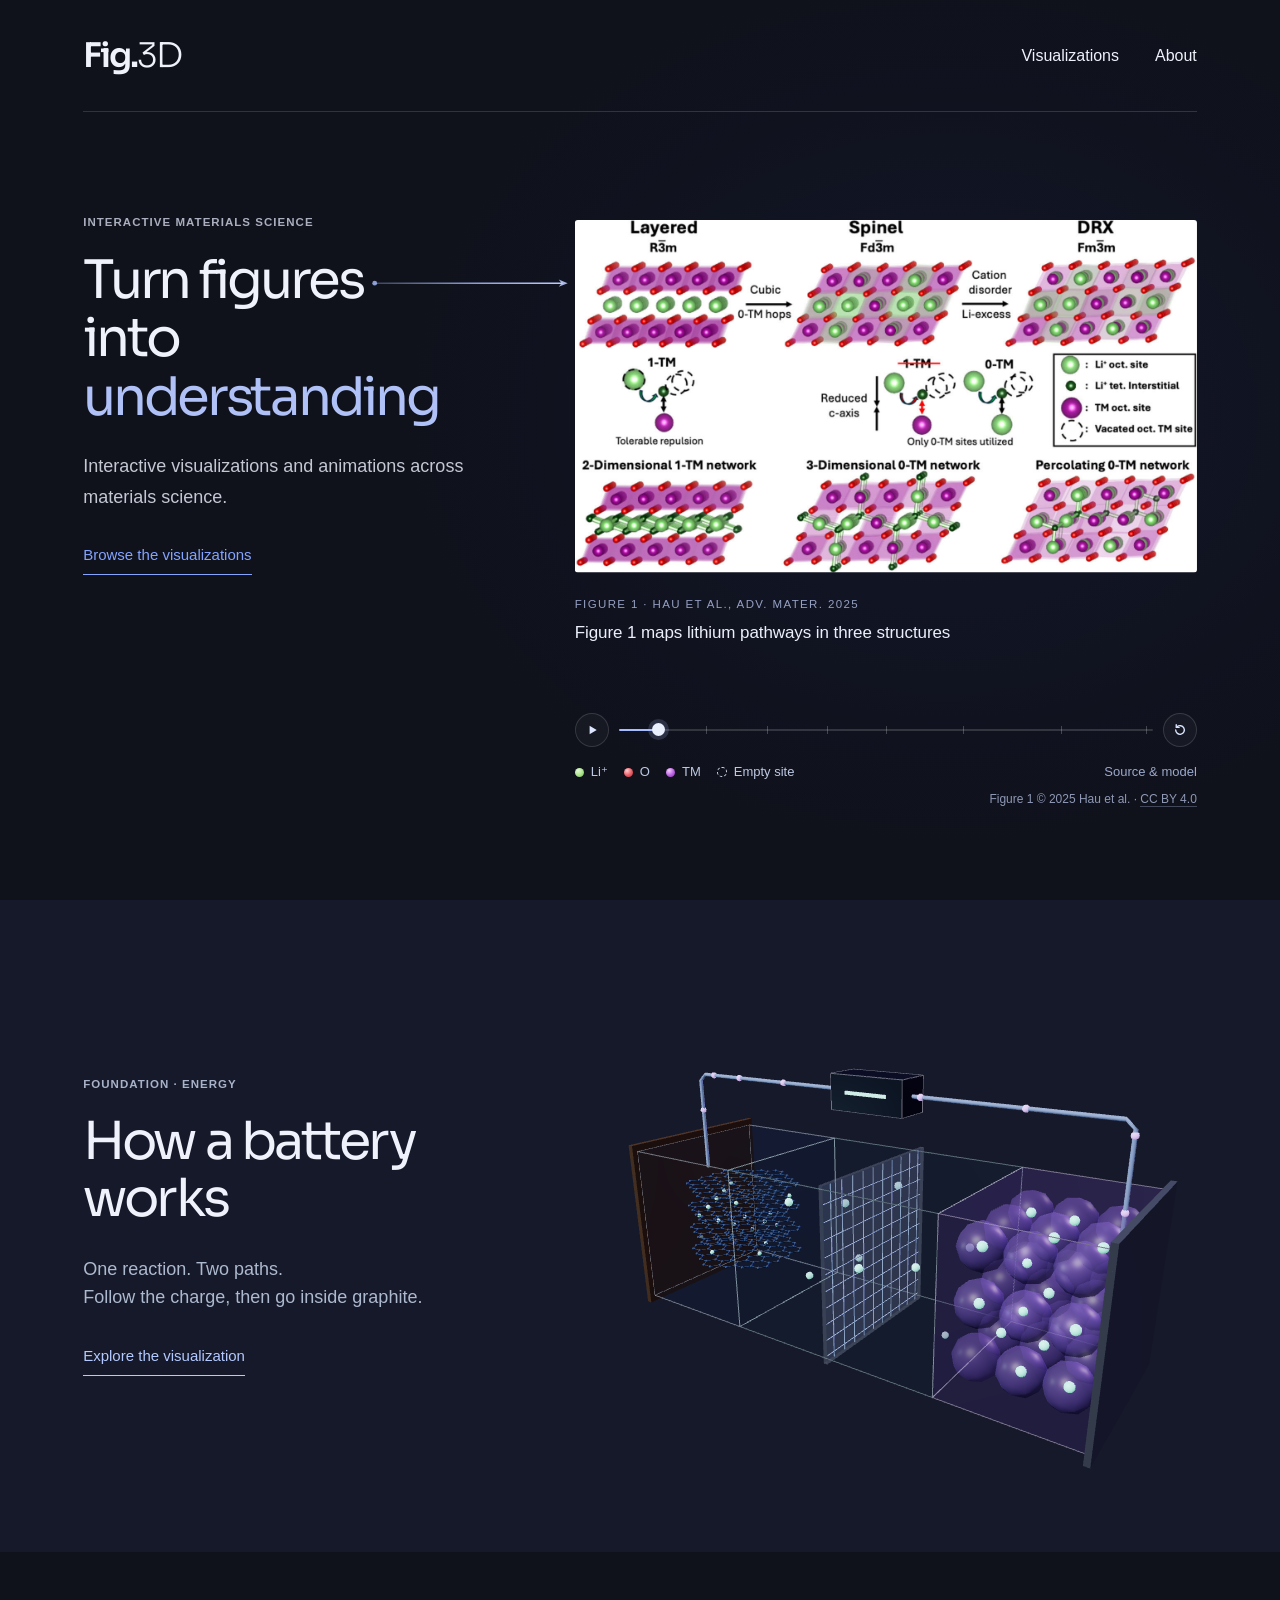
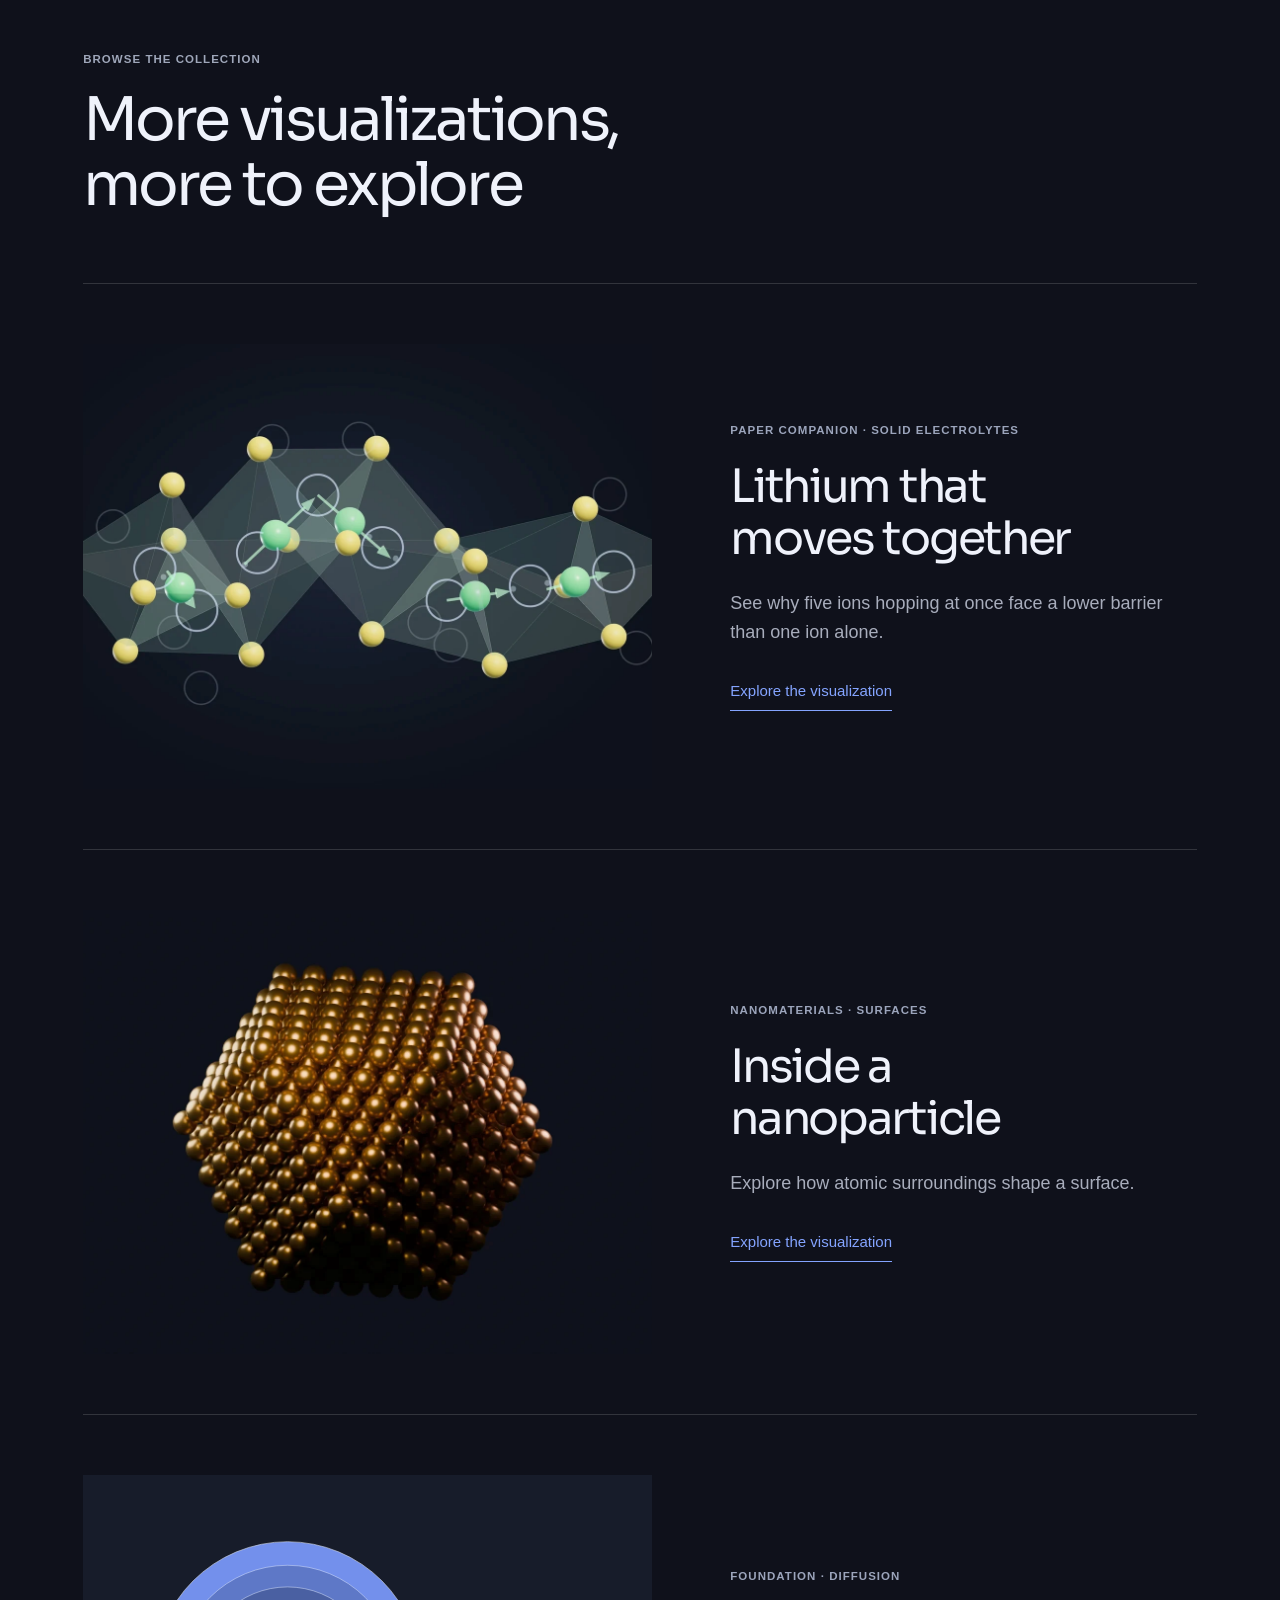
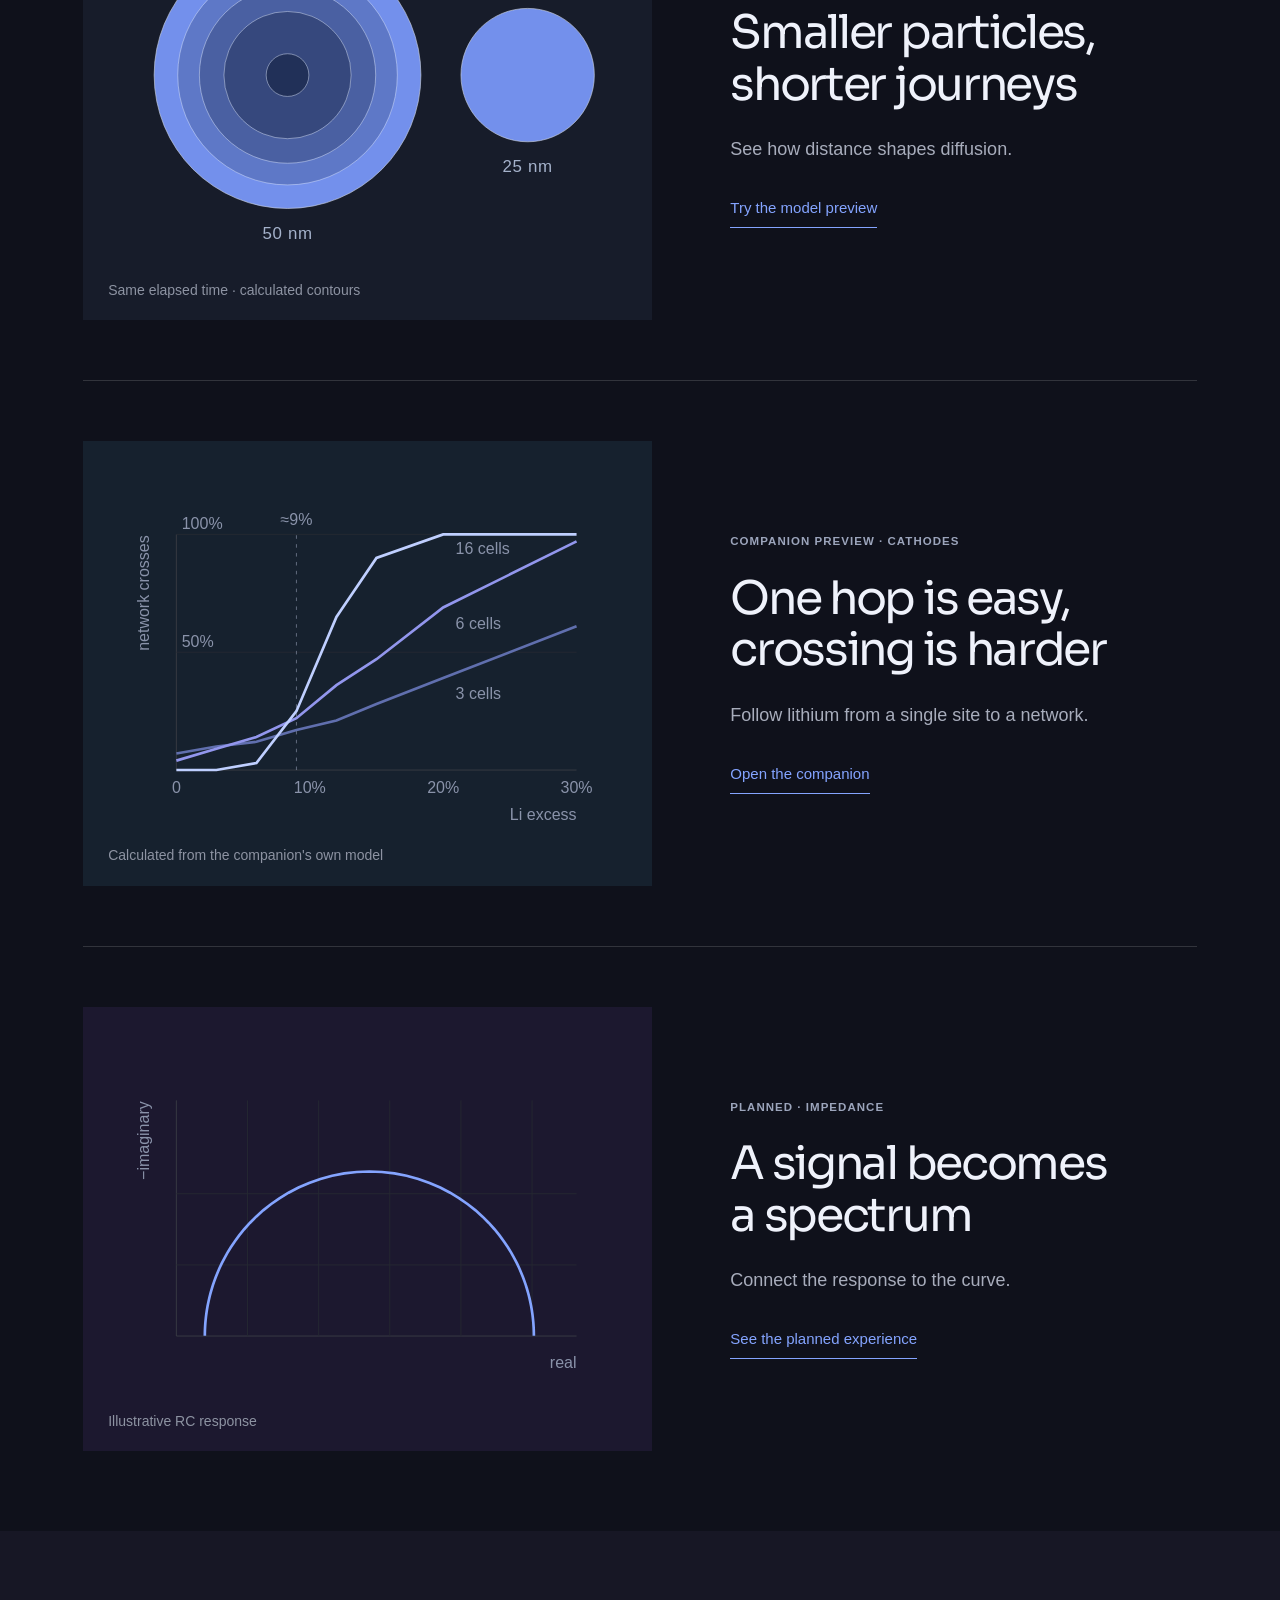
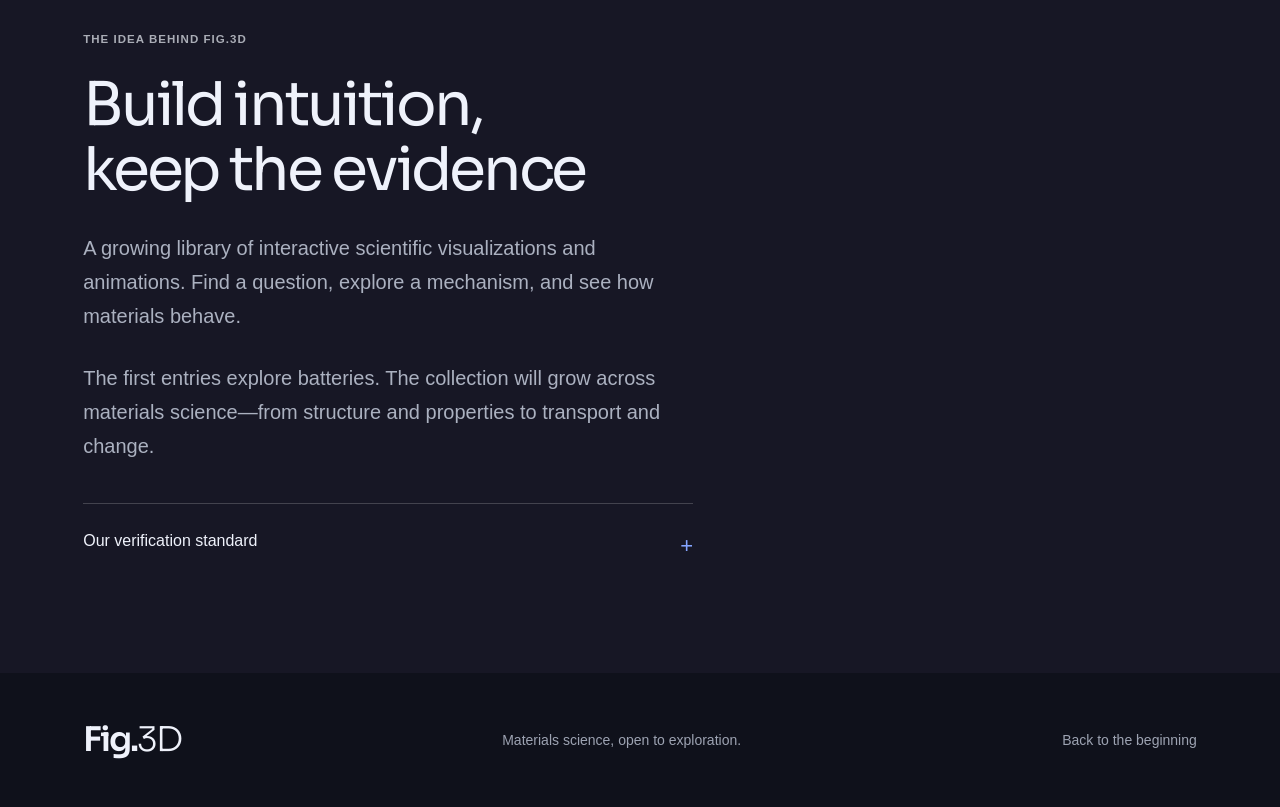
==== index.html @ 1703372a "Publish the cleared pages of Fig.3D Built by tools/build-public.mjs from the private working reposit" ====
<!doctype html>
<html lang="en">
<head>
<meta charset="utf-8"><meta name="viewport" content="width=device-width, initial-scale=1">
<meta name="theme-color" content="#0f111b"><title>Fig.3D — Materials science, made visible</title>
<meta name="description" content="A library of interactive scientific visualizations and animations across materials science. Browse structures, properties and mechanisms.">
<meta property="og:site_name" content="Fig.3D">
<meta property="og:type" content="website">
<meta property="og:title" content="Fig.3D — Materials science, made visible">
<meta property="og:description" content="A library of interactive scientific visualizations and animations across materials science. Browse structures, properties and mechanisms.">
<meta name="twitter:card" content="summary">
<script type="application/ld+json">{"@context":"https://schema.org","@type":"WebSite","name":"Fig.3D — Materials science, made visible","description":"A library of interactive scientific visualizations and animations across materials science. Browse structures, properties and mechanisms.","inLanguage":"en"}</script>
<link rel="icon" href="data:image/svg+xml,%3Csvg xmlns='http://www.w3.org/2000/svg' viewBox='0 0 32 32'%3E%3Crect width='32' height='32' fill='%230f111b'/%3E%3Ctext x='5' y='24' font-family='Arial' font-size='25' fill='%237d9cff'%3Ef.%3C/text%3E%3C/svg%3E">
<link rel="preload" href="assets/fonts/Sora-Variable.ttf" as="font" type="font/ttf" crossorigin><link rel="stylesheet" href="styles.css"><link rel="stylesheet" href="hero.css"><link rel="stylesheet" href="visual-language.css"><link rel="stylesheet" href="design-system.css"><script src="navigation-motion.js"></script><script defer src="assets/battery-three-r128.min.js"></script><script type="module" src="app.js"></script>
</head>
<body>
<a class="skip" href="#main">Skip to content</a>
<header class="site-header"><a class="brand" href="#" aria-label="Fig.3D home">Fig.<span>3D</span></a><nav aria-label="Main navigation"><a href="#collection">Visualizations</a><a href="#about">About</a></nav></header>
<main id="main">
<section class="home-hero" aria-labelledby="hero-title">
<div class="home-hero-grid">
<div class="hero-copy"><p class="eyebrow">INTERACTIVE MATERIALS SCIENCE</p><h1 id="hero-title">Turn <span id="figure-word">figures</span><br>into <span id="understanding-word">understanding</span></h1><p class="hero-intro">Interactive visualizations and animations across materials science.</p><a class="text-link" href="#collection">Browse the visualizations</a></div>
<figure class="hero-figure">
<div class="hero-frame" id="hero-frame"><div class="hero-stage"><canvas id="hero-paper" aria-hidden="true"></canvas><canvas id="hero-gl" aria-hidden="true"></canvas><canvas id="hero-canvas" role="img" tabindex="0" aria-label="Figure 1 from Hau et al., Advanced Materials, 2025" aria-describedby="hero-interaction-help"></canvas></div><noscript><picture><source type="image/webp" srcset="assets/hau-2025-figure-1.webp"><img src="references/hau-2025-figure-1-original.png" alt="Figure 1 from Hau et al. comparing layered, spinel and disordered rocksalt structures and their diffusion networks."></picture></noscript></div>
<figcaption class="hero-panel">
<p class="hero-kicker" id="hero-kicker">Figure 1 · Hau et al., Adv. Mater. 2025</p>
<p id="hero-stage" class="hero-caption" aria-live="polite">Figure 1 maps lithium pathways in three structures</p> <a class="hero-continue" id="hero-continue" href="rocksalt.html#hop" data-shown="false" aria-hidden="true" tabindex="-1">Continue this hop in the companion <span aria-hidden="true">→</span></a>
<div class="hero-transport"><button id="hero-play" class="hero-icon" type="button" aria-label="Pause animation" aria-pressed="true" data-state="pause" title="Play or pause"><svg viewBox="0 0 20 20" aria-hidden="true"><path class="i-play" d="M6.5 4.6v10.8L15.4 10z"/><path class="i-pause" d="M6 4.5h2.6v11H6zM11.4 4.5H14v11h-2.6z"/></svg></button><div class="hero-scrub"><label class="sr-only" for="hero-progress">Figure-to-motion progress</label><input id="hero-progress" type="range" min="0" max="1000" step="1" value="0" aria-describedby="hero-progress-help"><div class="hero-ticks" aria-hidden="true"></div></div><button id="hero-replay" class="hero-icon" type="button" aria-label="Replay from the paper figure" title="Replay from the paper figure"><svg viewBox="0 0 20 20" aria-hidden="true"><path d="M4.6 10a5.4 5.4 0 1 0 1.7-3.95" fill="none" stroke="currentColor" stroke-width="1.7" stroke-linecap="round"/><path d="M5.3 3.2v3.6h3.6" fill="none" stroke="currentColor" stroke-width="1.7" stroke-linecap="round" stroke-linejoin="round"/></svg></button></div>
<p id="hero-progress-help" class="sr-only">The slider scrubs the whole sequence. The first part focuses the paper figure and lifts its 1-TM glyph into three dimensions. The last part moves lithium from its octahedral site, through the tetrahedral site, into a vacant octahedral site. The pathway is schematic and the timing is illustrative.</p>
<div class="hero-meta"><div class="hero-species" role="group" aria-label="Inspect the model"><button type="button" data-inspect="li" aria-pressed="false"><i class="swatch swatch-li"></i>Li⁺</button><button type="button" data-inspect="oxygen" aria-pressed="false"><i class="swatch swatch-o"></i>O</button><button type="button" data-inspect="tm" aria-pressed="false"><i class="swatch swatch-tm"></i>TM</button><button type="button" data-inspect="sites" aria-pressed="false"><i class="swatch swatch-site"></i>Empty site</button></div><button id="hero-reset" type="button" hidden>Reset view</button><button id="hero-notes" type="button">Source &amp; model</button></div><p class="hero-credit">Figure 1 © 2025 Hau et al. · <a href="https://creativecommons.org/licenses/by/4.0/" target="_blank" rel="noopener license">CC BY 4.0</a></p>
<p id="hero-interaction-help" class="sr-only">The paper figure becomes an idealized three-dimensional lithium-ion hop. Once the model has formed, drag or use the arrow keys to rotate it, and Home to reset. The Li⁺, O, TM and Empty site buttons highlight each part of the model.</p>
</figcaption>
</figure>
</div>
<svg class="hero-connectors" aria-hidden="true"><defs><linearGradient id="figure-connector-ink" gradientUnits="userSpaceOnUse"><stop offset="0" stop-color="#a7bdff" stop-opacity=".3"/><stop offset=".55" stop-color="#a7bdff" stop-opacity=".85"/><stop offset="1" stop-color="#c0d1ff"/></linearGradient><linearGradient id="model-connector-ink" gradientUnits="userSpaceOnUse"><stop offset="0" stop-color="#a7bdff" stop-opacity=".3"/><stop offset=".55" stop-color="#a7bdff" stop-opacity=".85"/><stop offset="1" stop-color="#c0d1ff"/></linearGradient></defs><g id="figure-connector" class="connector"><path class="line" stroke="url(#figure-connector-ink)"/><path class="head"/><circle class="dot" r="0"/></g><g id="model-connector" class="connector"><path class="line" stroke="url(#model-connector-ink)"/><path class="head"/><circle class="dot" r="0"/></g></svg>
</section>
<section id="collection" class="battery-feature" aria-labelledby="battery-title">
<div class="feature-copy"><div class="section-intro"><p class="eyebrow">FOUNDATION · ENERGY</p><h2 id="battery-title">How a battery <br>works</h2><p>One reaction. Two paths.<br>Follow the charge, then go inside graphite.</p></div><a class="text-link" href="battery.html">Explore the visualization</a></div>
<figure class="battery-figure"><a href="battery.html" aria-label="Open the interactive 3D battery visualization"><canvas id="battery-teaser" aria-hidden="true"></canvas><span class="sr-only">Live 3D preview: lithium crosses the cell while electrons take the external circuit.</span></a></figure>
</section>
<section class="next-topics" aria-labelledby="next-title">
<div class="section-intro"><p class="eyebrow">BROWSE THE COLLECTION</p><h2 id="next-title">More visualizations,<br>more to explore</h2></div>
<article class="topic-row">
<figure class="topic-visual fast-ion-visual"><a href="fast-ion-diffusion.html" aria-label="Explore Lithium that moves together" style="display:block;view-transition-name:fast-ion-scene"><img src="assets/fast-ion-diffusion/collection.webp" loading="lazy" decoding="async" width="1200" height="900" style="display:block;width:100%;height:auto" alt="Five green lithium ions part-way through one collective hop along a chain of translucent oxygen cages in the garnet LLZO, rendered from the explorer’s model."></a></figure>
<div class="topic-copy"><p class="eyebrow">PAPER COMPANION · SOLID ELECTROLYTES</p><h3>Lithium that<br>moves together</h3><p>See why five ions hopping at once face a lower barrier than one ion alone.</p><a class="text-link" href="fast-ion-diffusion.html">Explore the visualization</a></div>
</article>
<article class="topic-row">
<figure class="topic-visual nanoparticle-visual"><a href="nanoparticle.html" aria-label="Explore Inside a nanoparticle" style="display:block;view-transition-name:nanoparticle-scene"><img src="assets/nanoparticle/collection.webp" loading="lazy" decoding="async" width="1200" height="900" style="width:100%;height:auto;display:block" alt="Gold FCC cuboctahedron with square and triangular terraces, rendered from the explorer’s atom coordinates."></a></figure>
<div class="topic-copy"><p class="eyebrow">NANOMATERIALS · SURFACES</p><h3>Inside a<br>nanoparticle</h3><p>Explore how atomic surroundings shape a surface.</p><a class="text-link" href="nanoparticle.html">Explore the visualization</a></div>
</article>
<article class="topic-row">
<figure class="topic-visual diffusion-visual"><svg viewBox="0 0 640 500" role="img" aria-labelledby="diffusion-title diffusion-desc"><title id="diffusion-title">Two particle radii at the same elapsed time</title><desc id="diffusion-desc">Cross sections of a 50 nanometre and a 25 nanometre sphere after the same time of constant-diffusivity diffusion from a fixed surface concentration. Rings are calculated concentration contours at 20, 40, 60 and 80 percent of the surface value. The smaller particle is nearly filled while the larger one is still empty at its centre.</desc><g id="diffusion-field"></g></svg><figcaption>Same elapsed time · calculated contours</figcaption></figure>
<div class="topic-copy"><p class="eyebrow">FOUNDATION · DIFFUSION</p><h3>Smaller particles,<br>shorter journeys</h3><p>See how distance shapes diffusion.</p><a class="text-link" href="diffusion.html">Try the model preview</a></div>
</article>
<article class="topic-row">
<figure class="topic-visual percolation-visual"><svg viewBox="0 0 640 500" role="img" aria-labelledby="percolation-title percolation-desc"><title id="percolation-title">Chance that a lithium network crosses a random crystal</title><desc id="percolation-desc">Fraction of random disordered rocksalt crystals whose 0-TM lithium network crosses the crystal, against lithium excess from 0 to 30 percent, for crystals 3, 6 and 16 cells across. Larger crystals switch more sharply, close to the 9 percent reported for fully random cations. Calculated by running the original companion's own lattice model over many random seeds.</desc><path d="M105 370V105M105 370H555" stroke="#3a3d45" fill="none"/><path d="M105 237.5H555M105 105H555" stroke="#262932"/><path id="percolation-mark" stroke="#a5adc5" stroke-opacity=".6" stroke-dasharray="4 6"/><g id="percolation-curves"></g><g class="plot-label" text-anchor="middle"><text x="105" y="396">0</text><text x="255" y="396">10%</text><text x="405" y="396">20%</text><text x="555" y="396">30%</text></g><text x="111" y="99" class="plot-label">100%</text><text x="111" y="231.5" class="plot-label">50%</text><text x="555" y="426" text-anchor="end" class="plot-label">Li excess</text><text x="74" y="106" transform="rotate(-90 74 106)" text-anchor="end" class="plot-label">network crosses</text><text id="percolation-mark-label" y="94" text-anchor="middle" class="plot-label">≈9%</text></svg><figcaption>Calculated from the companion's own model</figcaption></figure>
<div class="topic-copy"><p class="eyebrow">COMPANION PREVIEW · CATHODES</p><h3>One hop is easy,<br>crossing is harder</h3><p>Follow lithium from a single site to a network.</p><a class="text-link" href="rocksalt.html">Open the companion</a></div>
</article>
<article class="topic-row">
<figure class="topic-visual impedance-visual"><svg viewBox="0 0 640 500" role="img" aria-labelledby="impedance-title impedance-desc"><title id="impedance-title">Illustrative Nyquist curve</title><desc id="impedance-desc">The impedance of a series resistor and parallel resistor-capacitor element, plotted as negative imaginary versus real impedance. A simple electrical model, not a measured spectrum.</desc><path d="M105 370V105M105 370H555" stroke="#3a3d45" fill="none"/><path d="M105 290H555M105 210H555M185 370V105M265 370V105M345 370V105M425 370V105M505 370V105" stroke="#262932" stroke-width="1"/><path id="nyquist-teaser" fill="none" stroke="#84a4ff" stroke-width="3"/><text x="555" y="406" text-anchor="end" class="plot-label">real</text><text x="74" y="106" transform="rotate(-90 74 106)" text-anchor="end" class="plot-label">−imaginary</text></svg><figcaption>Illustrative RC response</figcaption></figure>
<div class="topic-copy"><p class="eyebrow">PLANNED · IMPEDANCE</p><h3>A signal becomes<br>a spectrum</h3><p>Connect the response to the curve.</p><button class="text-link" data-concept="impedance" type="button">See the planned experience</button></div>
</article>
</section>
<section id="about" class="about" aria-labelledby="about-title"><div class="about-copy"><p class="eyebrow">THE IDEA BEHIND FIG.3D</p><h2 id="about-title">Build intuition,<br>keep the evidence</h2><p>A growing library of interactive scientific visualizations and animations. Find a question, explore a mechanism, and see how materials behave.</p><p>The first entries explore batteries. The collection will grow across materials science—from structure and properties to transport and change.</p><details><summary>Our verification standard <span aria-hidden="true">+</span></summary><p>Each visualization keeps its sources, assumptions and checks close by. Planned entries have not completed their release checks.</p><p>Human expert review is optional, not a release requirement. AI agreement does not establish empirical validation or peer review.</p></details></div></section>
</main>
<footer><a class="brand" href="#" aria-label="Fig.3D home">Fig.<span>3D</span></a><p>Materials science, open to exploration.</p><a href="#main">Back to the beginning</a></footer>
<dialog id="hero-notes-dialog" aria-labelledby="hero-notes-title"><button class="dialog-close" type="button" aria-label="Close source and model notes">×</button><p class="eyebrow">SOURCE &amp; MODEL</p><h2 id="hero-notes-title">From the figure<br>to the spatial idea</h2><p>The opening image is the original Figure 1 extracted directly from the paper by Hau et al., <em>Disordered Rocksalts as High-Energy and Earth-Abundant Li-Ion Cathodes</em>, Advanced Materials 37 (2025), 2502766. The native 1500 × 850 pixels are preserved without repainting or AI enhancement. Page headers, captions and screenshot controls are outside this original image.</p><p>We focus on the layered structure’s local 1-TM hop. The zoomed glyph lays back like a page on a desk while its green Li, purple transition metal and dashed vacant sites rise out of it, keeping their identities, into an ideal rocksalt model. A second vacant gate site is revealed in depth: this example uses a divacancy configuration. The three columns in the paper compare different orderings; they are not stages of a phase transformation.</p><p>Lithium follows a schematic octahedral → tetrahedral → octahedral route through two triangular faces of oxygen, and each window lights up as lithium crosses it. Bright red spheres are the four oxygens around the tetrahedral site; darker red ones complete the two octahedra on either side. As lithium passes the intermediate tetrahedral site, the one transition metal that shares a face with it turns that face violet. The story holds lithium there only so the caption can be read; like all its timing, that hold is illustrative. Select Li⁺ to emphasize the six oxygen neighbors of an octahedral endpoint. Atom sizes are symbolic, and the camera briefly widens during the lift to show depth without changing any geometry.</p><p>This is an idealized geometric reconstruction, not a crystal structure recovered from the image. The animated geometry is an adaptation for Fig.3D. Motion is illustrative, not a calculated migration trajectory or timescale. No energy barrier, universal channel activity, material performance or diffusion coefficient is calculated. Local relaxation, interactions and collective motion are omitted.</p><p class="dialog-credit">Figure 1 from Hau et al., Advanced Materials 37 (2025) 2502766, © 2025 The Authors, published under a <a href="https://creativecommons.org/licenses/by/4.0/" target="_blank" rel="noopener license">Creative Commons Attribution 4.0 licence (CC BY 4.0)</a>. Fig.3D shows it with its own outline, dimming, zoom and arrows, and the 3D model is adapted from it by Fig.3D. Fig.3D is an independent explainer, not affiliated with or endorsed by the authors or the publisher.</p><p><a class="text-link" href="https://doi.org/10.1002/adma.202502766" target="_blank" rel="noopener">Read the source paper</a></p><p><a class="text-link" href="rocksalt.html#hop">Explore the hop in the companion</a></p><p>Human expert review is optional. Geometry checks support this illustrative model; they do not establish empirical validation.</p></dialog>
<dialog id="concept-dialog" aria-labelledby="concept-title"><button class="dialog-close" type="button" aria-label="Close concept preview">×</button><p class="eyebrow">PLANNED VISUALIZATION</p><h2 id="concept-title"></h2><p id="concept-intro"></p><ul id="concept-list"></ul><p class="dialog-note">This visualization is still to be built and checked.</p></dialog>
</body></html>
---- styles.css ----
:root{--black:#0f111b;--white:#eff2fb;--accent:#84a4ff;--muted:#aaadb6;--sans:Arial,Helvetica,sans-serif;--gutter:clamp(24px,6.5vw,112px)}
*{box-sizing:border-box}html{scroll-behavior:smooth}body{margin:0;background:var(--black);color:var(--white);font-family:var(--sans);font-size:16px;line-height:1.6;-webkit-font-smoothing:antialiased}h1,h2,h3,p,figure{margin:0}a{color:inherit;text-decoration:none}button{font:inherit;color:inherit;cursor:pointer}button,a,summary{-webkit-tap-highlight-color:transparent}a:focus-visible,button:focus-visible,summary:focus-visible{outline:2px solid #92acff;outline-offset:7px}.skip{position:fixed;top:-100px;left:24px;background:var(--accent);color:var(--black);padding:12px;z-index:10}.skip:focus{top:12px}.site-header{position:absolute;top:0;left:var(--gutter);right:var(--gutter);height:112px;display:flex;justify-content:space-between;align-items:center;z-index:3;border-bottom:1px solid #ffffff25}.brand{font-size:34px;line-height:1;letter-spacing:-2px;font-weight:600}.brand span{font-weight:300}nav{display:flex;gap:36px;font-size:16px}nav a:hover{color:var(--accent)}.eyebrow{font-size:14px;font-weight:400;letter-spacing:.06em;line-height:1.6;color:var(--muted)}.text-link{display:inline-block;background:none;border:0;border-bottom:1px solid currentColor;border-radius:0;padding:0 0 7px;font-size:16px;text-align:left;line-height:1.6}.text-link:hover{color:#adc1ff}.battery-feature{background:var(--white);color:#171920;padding:95px var(--gutter) 84px;scroll-margin-top:0}.section-intro{max-width:780px}.section-intro .eyebrow{color:#696e7d;margin-bottom:20px}h2{font-size:clamp(40px,4.7vw,74px);font-weight:400;line-height:1.08;letter-spacing:-.055em}.section-intro>p:last-child:not(.eyebrow){font-size:20px;line-height:1.6;color:#626877;margin-top:28px}.battery-figure{margin:56px 0 35px}.battery-figure svg{width:100%;height:auto;display:block;max-height:550px}.diagram-label{font:20px Arial,Helvetica,sans-serif;fill:#404759}.battery-figure figcaption{font-size:14px;color:#6c717d;text-align:center;margin-top:16px}.feature-end{display:flex;justify-content:space-between;align-items:center;gap:40px;border-top:1px solid #bdc3d0;padding-top:30px}.feature-end p{font-size:20px;line-height:1.5;color:#484f62}.next-topics{padding:99px var(--gutter) 20px}.next-topics .section-intro{margin-bottom:65px}.next-topics .section-intro .eyebrow{color:#9fa7ba}.topic-row{display:grid;grid-template-columns:1.22fr 1fr;gap:7%;align-items:center;border-top:1px solid #ffffff25;padding:60px 0}.topic-visual{min-width:0;position:relative;background:#171c2a}.topic-visual svg{display:block;width:100%;height:auto}.topic-visual figcaption{position:absolute;left:25px;bottom:19px;color:#8d93a2;font-size:14px}.topic-copy{min-width:0;overflow-wrap:break-word}.topic-copy .eyebrow{color:#9ca5bc;margin-bottom:22px}.topic-copy h3{font-size:clamp(34px,3.6vw,56px);font-weight:400;letter-spacing:-.05em;line-height:1.12}.topic-copy>p:not(.eyebrow){font-size:18px;line-height:1.6;color:#a8adbc;margin-top:25px}.topic-copy .text-link{color:var(--accent);margin-top:32px}.plot-label{font:18px var(--fig-font,Arial,sans-serif);fill:#8a93aa}.about{padding:100px var(--gutter) 110px;background:#171725}.about-copy{max-width:750px}.about .eyebrow{margin-bottom:24px}.about-copy>p:not(.eyebrow){font-size:20px;line-height:1.7;color:#abb1c0;margin-top:28px;max-width:610px}.about details{border-top:1px solid #ffffff30;margin-top:40px;padding-top:24px;max-width:610px}.about summary{list-style:none;cursor:pointer;display:flex;justify-content:space-between;font-size:16px}.about summary::-webkit-details-marker{display:none}.about summary span{color:var(--accent);font-size:22px}.about details p{margin-top:20px;color:#abb1c0;font-size:16px;line-height:1.7}footer{display:flex;align-items:center;justify-content:space-between;gap:30px;padding:50px var(--gutter);font-size:14px;color:#9da3b2}footer .brand{color:var(--white)}dialog{padding:42px 28px;width:calc(100% - 32px);max-width:720px;max-height:88svh}dialog::backdrop{background:#000b;backdrop-filter:blur(7px)}.dialog-close{position:absolute;top:15px;right:20px;border:0;background:none;font-size:32px;line-height:1.2;padding:5px 8px}dialog .eyebrow{color:#5e6579}dialog h2{font-size:34px}dialog p:not(.eyebrow){font-size:17px;line-height:1.7;margin-top:25px;color:#495063}dialog ul{margin:25px 0 0;padding-left:20px}dialog li{margin-top:10px;color:#495063}dialog .dialog-note{border-top:1px solid #b4b9c5;padding-top:20px;font-size:14px}dialog .dialog-credit{border-top:1px solid #b4b9c5;padding-top:20px;font-size:15px}dialog .dialog-credit a{border-bottom:1px solid currentColor}

@media(max-width:1000px){.topic-row{gap:6%;grid-template-columns:1fr 1fr}.feature-end p{font-size:18px}.topic-visual figcaption{font-size:12px;left:15px;bottom:12px}.diagram-label{font-size:22px}}
@media(max-width:700px){.site-header{height:84px}.brand{font-size:30px}nav{font-size:15px;gap:24px}.battery-feature{padding-top:65px;padding-bottom:57px}.section-intro .eyebrow{font-size:12px;max-width:290px}.section-intro>p:last-child:not(.eyebrow){font-size:18px;margin-top:22px}h2{font-size:44px}.battery-figure{margin:42px -10px 27px}.battery-figure figcaption{font-size:12px;margin-top:10px}.diagram-label{font-size:27px}.feature-end{display:block;padding-top:25px}.feature-end p{font-size:18px}.feature-end .text-link{margin-top:25px}.next-topics{padding-top:65px}.next-topics .section-intro{margin-bottom:42px}.topic-row{display:block;padding:38px 0 45px}.topic-visual{margin-bottom:32px}.topic-visual figcaption{font-size:12px}.topic-copy .eyebrow{font-size:12px;margin-bottom:16px}.topic-copy h3{font-size:38px}.topic-copy>p:not(.eyebrow){font-size:18px;margin-top:18px}.topic-copy .text-link{margin-top:24px}.about{padding-top:65px;padding-bottom:65px}.about .eyebrow{font-size:12px}.about h2{font-size:43px}.about-copy>p:not(.eyebrow){font-size:18px;margin-top:25px}.about details{margin-top:30px}footer{flex-wrap:wrap;padding-top:36px;padding-bottom:36px;gap:25px}footer p{width:calc(100% - 110px);max-width:220px}footer>a:last-child{width:100%}dialog{padding:42px 28px}dialog h2{font-size:34px}}
@media(max-width:370px){h2{font-size:39px}.topic-copy h3{font-size:34px}.about h2{font-size:38px}}
@media(prefers-reduced-motion:reduce){html{scroll-behavior:auto}*{animation:none!important;transition:none!important}}

.topic-visual img{display:block;width:100%;aspect-ratio:640/500;object-fit:cover;object-position:72% center}

.battery-figure img{display:block;width:100%;height:550px;object-fit:cover;object-position:center}

@media(max-width:700px){.battery-figure img{height:360px;object-position:72% center}}
.sr-only{position:absolute;width:1px;height:1px;margin:-1px;padding:0;overflow:hidden;clip:rect(0,0,0,0);white-space:nowrap;border:0}

/* Blue and violet accents across the library. */
.impedance-visual{background:#1c182f}

[hidden]{display:none!important}

/* Preview the actual module at the corresponding device layout. */
.battery-figure{background:#0f111b}.battery-figure img{width:100%;height:auto;object-fit:contain;display:block}.battery-figure a{display:block}.battery-figure a:focus-visible{outline-offset:6px}
@media(max-width:700px){.battery-figure{margin:35px 0 28px}.battery-figure img{width:100%;height:auto;object-fit:contain}}

.battery-feature{display:grid;grid-template-columns:.9fr 1.35fr;align-items:center;gap:45px;background:#151929;color:var(--white);padding-top:76px;padding-bottom:76px}.battery-feature .section-intro .eyebrow{color:#a8b2c8}.battery-feature h2{font-size:clamp(38px,4.1vw,68px)}.battery-feature .section-intro>p:last-child:not(.eyebrow){color:#adb9cf;font-size:18px}.feature-copy>.text-link{margin-top:32px;color:#b3c9ff}.battery-figure{margin:0;background:none;min-width:0}.battery-figure>a{display:block;width:100%;height:500px;position:relative;background:none!important}.battery-figure canvas{display:block;pointer-events:none;width:100%;height:100%}.battery-figure .teaser-fallback::after{content:'Explore the interactive cell';position:absolute;inset:0;display:grid;place-items:center;color:#a5beff}
@media(max-width:900px){.battery-feature{gap:15px;grid-template-columns:.9fr 1.25fr}.battery-figure>a{height:420px}}
@media(max-width:700px){.battery-feature{display:flex;flex-direction:column;align-items:stretch;gap:20px;padding-top:55px;padding-bottom:35px}.battery-feature .feature-copy{position:relative;z-index:1}.battery-feature h2{font-size:40px}.battery-feature h2 br{display:none}.battery-feature .section-intro>p:last-child:not(.eyebrow){font-size:16px;max-width:300px}.battery-figure{margin:0 -14px}.battery-figure>a{height:320px}.feature-copy>.text-link{margin-top:24px}}
.diffusion-radius{fill:#a5b2cb;font-family:var(--fig-font);font-size:19px;letter-spacing:.04em}

.percolation-visual{background:#16212e}

.nanoparticle-visual a{display:block;overflow:hidden}.nanoparticle-visual img{transition:transform 650ms cubic-bezier(.22,.75,.2,1)}.nanoparticle-visual a:hover img,.nanoparticle-visual a:focus-visible img{transform:scale(1.025)}@media(prefers-reduced-motion:reduce){.nanoparticle-visual img{transition:none}.nanoparticle-visual a:hover img,.nanoparticle-visual a:focus-visible img{transform:none}}
---- hero.css ----
/* Homepage hero: the headline and the figure stage share one top line; the caption panel sits under the stage. */
.home-hero{--header-h:112px;--copy-w:clamp(330px,34vw,540px);--col-gap:clamp(28px,4.4vw,84px);--panel-h:176px;--bleed-top:64px;--bleed-left:calc(var(--col-gap) * .85);
 position:relative;overflow:hidden;display:grid;align-content:center;min-height:clamp(760px,100vh,1120px);min-height:clamp(760px,100svh,1120px);
 padding:calc(var(--header-h) + clamp(22px,4.5vh,60px)) var(--gutter) clamp(26px,5vh,64px);
 background:radial-gradient(ellipse 62% 70% at 74% 46%,#1d265040,transparent 70%)}
.home-hero-grid{display:grid;grid-template-columns:var(--copy-w) minmax(0,1fr);column-gap:var(--col-gap);align-items:start}

/* Copy. The negative top margin lifts the eyebrow's half-leading so its capitals sit on the stage's top edge. */
.hero-copy{position:relative;z-index:2;margin-top:-.42em}
.hero-copy .eyebrow{margin:0 0 clamp(16px,2.2vh,24px);color:#aaafbf}
.home-hero h1{font-size:clamp(46px,4.15vw,76px);font-weight:400;line-height:1.1;letter-spacing:-.062em;margin:0 0 clamp(20px,2.8vh,28px)}
.home-hero h1 span{color:var(--white)}
#understanding-word{color:#afc1f7}
/* Stacked layouts underline the word whose picture is on stage (wide layouts draw connectors instead). */
#figure-word,#understanding-word{--mark:0;background:linear-gradient(#a7bdff,#a7bdff) no-repeat 0 calc(100% - .05em)/calc(var(--mark) * 100%) 2px}
.hero-intro{font-size:18px;line-height:1.7;color:#c3c8d3;margin:0 0 30px;max-width:25em}
.hero-copy .text-link{color:var(--accent)}

/* Stage. The canvases bleed past the frame so the outer oxygen context is never clipped at the frame edge. */
.hero-figure{margin:0;min-width:0;justify-self:end;width:min(100%,calc((100vh - var(--header-h) - var(--panel-h) - 140px) * 1500 / 850));width:min(100%,calc((100svh - var(--header-h) - var(--panel-h) - 140px) * 1500 / 850));position:relative}
.hero-frame{position:relative;aspect-ratio:1500/850;width:100%}
.hero-stage{position:absolute;inset:calc(-1 * var(--bleed-top)) calc(-1 * var(--gutter)) -10px calc(-1 * var(--bleed-left));z-index:1}
.hero-stage canvas{position:absolute;inset:0;width:100%;height:100%;display:block}
#hero-paper{z-index:0}#hero-gl{z-index:1;pointer-events:none}#hero-canvas{z-index:2;touch-action:pan-y;outline:none}
.hero-frame:has(#hero-canvas:focus-visible)::after{content:'';position:absolute;inset:-8px;border:1px solid #84a4ff;border-radius:6px;pointer-events:none;z-index:3}
@supports not selector(:has(*)){#hero-canvas:focus-visible{outline:1px solid #84a4ff;outline-offset:-8px}}
.hero-frame noscript img{position:absolute;inset:0;width:100%;height:100%;object-fit:contain}

/* Connectors: a hairline that strengthens toward its target, a small origin dot and a narrow filled head. */
.hero-connectors{position:absolute;inset:0;width:100%;height:100%;z-index:2;pointer-events:none;overflow:visible;color:#a7bdff}
.hero-connectors .connector{opacity:0}
.hero-connectors .line{fill:none;stroke-width:1.5;stroke-linecap:round}
.hero-connectors .head{fill:#c0d1ff}
.hero-connectors .dot{fill:#a7bdff;opacity:.8}

/* Panel: kicker, narrated caption, transport, then the inspection key and sources. */
.hero-panel{position:relative;z-index:3;margin-top:clamp(18px,2.6vh,28px);display:grid;gap:8px}
.hero-kicker{font-size:11.5px;line-height:1.5;letter-spacing:.12em;text-transform:uppercase;color:#95a0c2;min-height:1.5em}
.hero-caption{font-size:clamp(17px,1.32vw,20px);line-height:1.42;color:#ebeffb;letter-spacing:-.005em;min-height:2.84em;max-width:34em;text-wrap:balance}
.hero-transport{display:flex;align-items:center;gap:10px;margin-top:2px}
.hero-icon{flex:none;width:34px;height:34px;padding:0;display:grid;place-items:center;border:1px solid #ffffff24;border-radius:50%;background:#ffffff08;color:#dce6ff}
.hero-icon:hover{border-color:#a7bdff90;color:#fff;background:#ffffff12}
.hero-icon svg{width:16px;height:16px;fill:currentColor}
.hero-icon .i-play{transform:translateX(.5px)}
#hero-play[data-state=pause] .i-play,#hero-play:not([data-state=pause]) .i-pause{display:none}
.hero-icon:focus-visible{outline:2px solid #92acff;outline-offset:3px}
.hero-scrub{position:relative;flex:1;height:34px;min-width:0}
.hero-scrub input{position:relative;z-index:1;display:block;width:100%;height:34px;margin:0;background:transparent;cursor:pointer;-webkit-appearance:none;appearance:none;--progress:0%}
.hero-scrub input:focus-visible{outline:2px solid #92acff;outline-offset:2px;border-radius:4px}
.hero-scrub input::-webkit-slider-runnable-track{height:2px;border-radius:2px;background:linear-gradient(90deg,#a7bdff var(--progress),#ffffff26 var(--progress))}
.hero-scrub input::-moz-range-track{height:2px;border-radius:2px;background:#ffffff26}
.hero-scrub input::-moz-range-progress{height:2px;border-radius:2px;background:#a7bdff}
.hero-scrub input::-webkit-slider-thumb{-webkit-appearance:none;width:13px;height:13px;margin-top:-5.5px;border-radius:50%;background:#ebf0ff;border:0;box-shadow:0 0 0 4px #a7bdff2e}
.hero-scrub input::-moz-range-thumb{width:13px;height:13px;border-radius:50%;background:#ebf0ff;border:0;box-shadow:0 0 0 4px #a7bdff2e}
.hero-ticks{position:absolute;left:6.5px;right:6.5px;top:50%;height:0;pointer-events:none}
.hero-ticks i{position:absolute;top:-4px;width:1px;height:8px;background:#ffffff38}
.hero-meta{display:flex;align-items:center;gap:6px 16px;flex-wrap:wrap;margin-top:2px}
.hero-species{display:flex;align-items:center;gap:2px 16px;flex-wrap:wrap}
.hero-meta button:not(.hero-icon){border:0;background:none;padding:6px 0;font-size:13px;line-height:1.4;color:#bec9e3;white-space:nowrap}
.hero-meta button:not(.hero-icon):hover{color:#fff}
.hero-species button{display:inline-flex;align-items:center;gap:7px}
.hero-species button[aria-pressed=true]{color:#fff;text-decoration:underline;text-decoration-color:#a7bdff;text-underline-offset:6px}
.swatch{display:inline-block;width:9px;height:9px;border-radius:50%}
.swatch-li{background:radial-gradient(circle at 35% 30%,#e5f9d8,#a7e487 55%,#74b158)}
.swatch-o{background:radial-gradient(circle at 35% 30%,#ffccce,#ec5961 55%,#ad3840)}
.swatch-tm{background:radial-gradient(circle at 35% 30%,#f5cdff,#ba5ee2 55%,#833aac)}
.swatch-site{width:10px;height:10px;border:1.3px dashed #d7e1f7}
#hero-reset{color:#a7bdff}
#hero-notes{margin-left:auto;color:#9ca9cb}
/* The figure's licence credit stays in view after the kicker moves on to the model. It hangs under the panel,
   right-aligned, so it never changes the hero's layout. */
.hero-credit{position:absolute;top:100%;right:0;margin-top:4px;font-size:12px;line-height:1.4;color:#8f99b6;white-space:nowrap}
.hero-credit a{border-bottom:1px solid #8f99b666}
.hero-credit a:hover{color:#dce6ff}

@media(min-width:1500px){.home-hero{--copy-w:clamp(460px,31vw,600px)}}
@media(max-width:1100px) and (min-width:701px){
 .home-hero{--copy-w:clamp(290px,38vw,420px);--col-gap:clamp(24px,3.4vw,40px);--panel-h:190px}
 .home-hero h1{font-size:clamp(40px,4.9vw,54px)}
 .hero-intro{font-size:16.5px}
 .hero-species{gap:2px 12px}
}
/* Portrait tablets stack like phones: a two-column hero would leave the stage too small to read. */
@media(max-width:1100px) and (min-width:701px) and (orientation:portrait){
 .home-hero{--bleed-top:48px;min-height:0;align-content:start;padding:calc(var(--header-h) + 56px) var(--gutter) 64px}
 .home-hero-grid{grid-template-columns:minmax(0,1fr);row-gap:44px}
 .hero-copy{margin-top:0}
 .home-hero h1{font-size:clamp(50px,7.4vw,72px);line-height:1.08}
 .hero-intro{font-size:18px;max-width:30em}
 .hero-figure{width:auto;justify-self:stretch}
 .hero-stage{inset:calc(-1 * var(--bleed-top)) calc(-1 * var(--gutter)) -10px}
}
@media(max-width:700px){
 .home-hero{--header-h:84px;--bleed-top:36px;min-height:0;align-content:start;padding:calc(var(--header-h) + 30px) var(--gutter) 34px}
 .home-hero-grid{grid-template-columns:minmax(0,1fr);row-gap:26px}
 .hero-copy{margin-top:0}
 .home-hero h1{font-size:clamp(33px,9vw,47px);line-height:1.16;margin-bottom:18px}
 .hero-copy .eyebrow{margin-bottom:16px}
 .hero-intro{font-size:16px;margin-bottom:22px}
 .hero-figure{width:auto;justify-self:stretch}
 .hero-frame{width:auto;aspect-ratio:1/.9;margin-inline:calc(-.55 * var(--gutter))}
 .hero-stage{inset:calc(-1 * var(--bleed-top)) calc(-.45 * var(--gutter)) -8px}
 .hero-caption{font-size:16.5px;min-height:2.9em}
 .hero-meta{gap:4px 14px}
 .hero-species{gap:2px 14px}
 #hero-notes{margin-left:0}
 .hero-credit{left:0;right:auto}
}

/* The story's end beat (owner decision 9, 16 Oct 2026): one quiet line into the companion for the same hop. Its row is
   reserved from the start, so nothing moves when it appears; it shows only once the story has reached its end. */
.hero-continue{justify-self:start;font-size:15px;line-height:1.5;letter-spacing:-.01em;color:#c9d6ff;text-decoration:none;border-bottom:1px solid #c9d6ff66;padding-bottom:2px;opacity:0;visibility:hidden;transform:translateY(6px);transition:opacity .9s ease,transform .9s ease,visibility 0s linear .9s}
.hero-continue[data-shown="true"]{opacity:1;visibility:visible;transform:none;transition:opacity .9s ease,transform .9s ease,visibility 0s}
.hero-continue:hover,.hero-continue:focus-visible{color:#fff;border-bottom-color:#fff}
@media(prefers-reduced-motion:reduce){.hero-continue{transition:none}}
---- visual-language.css ----
@font-face{font-family:Sora;src:url('assets/fonts/Sora-Variable.ttf') format('truetype');font-style:normal;font-weight:100 800;font-display:optional}
:root{--fig-font:Sora,Arial,sans-serif;--fig-ease:cubic-bezier(.22,.75,.2,1);--sans:var(--fig-font)}
body,button,input,select,summary,h1,h2,h3,.brand,.inventory-values strong,.chart-label{font-family:var(--fig-font);font-optical-sizing:auto}
body{font-weight:400}.eyebrow{font-size:13px;letter-spacing:.07em;line-height:1.6}.text-link{font-size:15px}
a,button,summary{transition:color 180ms ease,background 180ms ease,border-color 180ms ease,opacity 180ms ease,transform 240ms var(--fig-ease)}.text-link:hover,.text-link:focus-visible{transform:translateY(-2px)}.battery-figure a{view-transition-name:battery-scene;overflow:hidden;background:#0f111b}.battery-figure img{transition:transform 650ms var(--fig-ease)}.battery-figure a:hover img,.battery-figure a:focus-visible img{transform:scale(1.018)}.brand{view-transition-name:fig-brand}footer .brand{view-transition-name:none}.viewport{view-transition-name:battery-scene}.selection{transition:opacity 220ms ease}.scene-label{transition:background 180ms ease,color 180ms ease,box-shadow 180ms ease}.mode-switch button{transition:background 220ms var(--fig-ease),color 220ms ease}.explanation>#view-copy{font-size:17px}.selection>p:not(.eyebrow){font-size:15px}.scene-label small,.electrode-roles strong span{font-size:13px}.small,#progress-help,.camera-controls,.speed-control label,.scene-key .key-hint{font-size:13px}.formula{font-family:var(--fig-font)}
@view-transition{navigation:auto}
::view-transition-group(*){animation-duration:520ms;animation-timing-function:var(--fig-ease)}
::view-transition-old(root){animation:fig-out 180ms ease both}
::view-transition-new(root){animation:fig-in 320ms ease both}
::view-transition-old(battery-scene),::view-transition-new(battery-scene){height:100%;width:100%;object-fit:cover;mix-blend-mode:normal}
::view-transition-old(battery-scene){animation:fig-out 360ms ease both}
::view-transition-new(battery-scene){animation:fig-in 500ms ease both}
@keyframes fig-out{to{opacity:0}}@keyframes fig-in{from{opacity:0}to{opacity:1}}

@media(max-width:700px){.scene-label{font-size:13px}.scene-label small{font-size:12px}.eyebrow{font-size:12px}.lesson-title h1{font-size:32px}.section-intro>p:last-child:not(.eyebrow){font-size:17px}}
@media(prefers-reduced-motion:reduce){@view-transition{navigation:none}::view-transition-group(*),::view-transition-old(*),::view-transition-new(*){animation:none!important}*,*::before,*::after{animation:none!important;transition:none!important}html{scroll-behavior:auto}.battery-figure a:hover img,.battery-figure a:focus-visible img,.text-link:hover,.text-link:focus-visible{transform:none}}
---- design-system.css ----
/* Fig.3D design system (17 October 2026): rocksalt's visual pass, carried to every page.
   Linked last on each page, after the page's own stylesheet. It sets the shared type, the interface colours and the shared
   components (question tabs, figure switches, choices, actions, readouts, and the stage's controls, key and hints). Each
   page's own stylesheet keeps its layout and its subject colours (a figure's species, a colour map).
   Marcky, 17 October: "do whatever it takes to make this as high quality as possible". */
:root{
 --ds-bg:#0f111b;--ds-surface:#161b2b;--ds-soft:#1e2437;--ds-line:#2a3149;
 --ds-ink:#eef1f8;--ds-ink-2:#cdd3e1;--ds-muted:#a7afc4;
 --ds-accent:#8fa8ff;--ds-accent-hover:#a3b7ff;--ds-accent-ink:#0b1020;--ds-accent-soft:rgba(143,168,255,.13);
 --ds-stage-chip:rgba(13,16,27,.62);--ds-stage-line:rgba(255,255,255,.09);
 --ds-font-text:-apple-system,BlinkMacSystemFont,'Segoe UI',Roboto,'Helvetica Neue',Arial,sans-serif;
 --ds-font-display:Sora,-apple-system,BlinkMacSystemFont,'Segoe UI',sans-serif;
 --ds-font-mono:ui-monospace,'SF Mono',SFMono-Regular,Menlo,Consolas,monospace;
 --fig-font:var(--ds-font-text);   /* every page and the shared labels read their text face from --fig-font */
}

/* ---- Type: the system text face for reading and controls; Sora for titles, the brand and ledes ---- */
body{font-family:var(--ds-font-text);-webkit-font-smoothing:antialiased;-moz-osx-font-smoothing:grayscale;text-rendering:optimizeLegibility}
button,input,select,textarea,summary{font-family:inherit}
/* h3 is a title on every page (a card's title on the index, 18–41 px); an h3 that is a label carries .eyebrow, which wins below */
:root :is(h1,h2,h3,.brand,.fig-brand,.primer-lede,.fig-question){font-family:var(--ds-font-display)}
/* Labels are small capitals in the text face, not titles */
:root .eyebrow{font-family:var(--ds-font-text);font-weight:650;font-size:11.5px;letter-spacing:.09em;line-height:1.5;text-transform:uppercase}
:root .fig-intro h2{font-family:var(--ds-font-text);font-weight:650;font-size:11.5px;letter-spacing:.09em;text-transform:uppercase}
output{font-variant-numeric:tabular-nums}
::selection{background:rgba(143,168,255,.32)}

/* ---- Question tabs: the chosen question underlined in the accent ---- */
.tabs button,.view-tabs button{font-family:var(--ds-font-text);font-weight:550;letter-spacing:0}
.tabs button[aria-selected=true]{border-color:var(--ds-accent)}
.view-tabs button:after{background:var(--ds-accent)}

/* ---- Figure switches: one soft track, the chosen figure filled in the accent ---- */
.display-switch,.mode-switch{background:var(--ds-soft);border:1px solid var(--ds-line);border-radius:12px;padding:3px;gap:3px}
.display-switch button,.mode-switch button{border-radius:9px;font:600 13.5px/1.2 var(--ds-font-text);color:var(--ds-ink-2);transition:background .16s ease,color .16s ease}
.display-switch button:hover:not([aria-pressed=true]),.mode-switch button:hover:not([aria-pressed=true]){color:var(--ds-ink);background:rgba(255,255,255,.05)}
.display-switch button[aria-pressed=true],.mode-switch button[aria-pressed=true]{background:var(--ds-accent);color:var(--ds-accent-ink);box-shadow:none}

/* ---- Choices: soft tiles, the chosen one outlined in the accent ---- */
.choices button{border:1px solid transparent;border-radius:10px;background:var(--ds-soft);font:600 13.5px/1.25 var(--ds-font-text);color:var(--ds-ink-2);transition:background .16s ease,border-color .16s ease,color .16s ease}
.choices button:hover:not([aria-pressed=true]){background:var(--ds-soft);border-color:rgba(143,168,255,.45);color:var(--ds-ink)}
.choices button[aria-pressed=true]{background:var(--ds-accent-soft);border-color:var(--ds-accent);color:var(--ds-ink)}

/* ---- Labels, values and the ends of a range ---- */
.control-label,.range-heading{font:600 13.5px/1.35 var(--ds-font-text);color:var(--ds-ink-2)}
.range-heading output{font:600 14px/1.35 var(--ds-font-text);color:var(--ds-ink)}
.end-labels,.range-ends{font:500 12px/1.4 var(--ds-font-text);color:var(--ds-muted)}
input[type=range]{accent-color:var(--ds-accent)}

/* ---- Actions: one filled accent for the main action, accent text for quieter ones ---- */
.pill,.primary{background:var(--ds-accent);color:var(--ds-accent-ink);font-family:var(--ds-font-text);font-weight:650}
.pill:hover:not(:disabled),.primary:hover{background:var(--ds-accent-hover);color:var(--ds-accent-ink)}
.text-action{font-family:var(--ds-font-text);font-weight:600;color:var(--ds-accent)}
.text-action:hover{color:var(--ds-accent-hover)}
.play{border-color:rgba(143,168,255,.5)}
.play:hover:not(:disabled){background:var(--ds-accent-soft)}
.quiet{font-family:var(--ds-font-text);font-weight:600}

/* ---- The stage: rounded, with a hairline, its own soft light behind the model ---- */
:is(.stage,.scene-stage){border-radius:14px;box-shadow:inset 0 0 0 1px rgba(255,255,255,.05)}
/* Its controls, key and hints sit on quiet glass over the model */
.camera-controls{gap:2px;padding:3px;border-radius:999px;background:var(--ds-stage-chip);border:1px solid var(--ds-stage-line);-webkit-backdrop-filter:blur(8px);backdrop-filter:blur(8px)}
.camera-controls button{border-radius:999px;color:var(--ds-ink-2);font-family:var(--ds-font-text)}
.camera-controls button:hover{background:rgba(255,255,255,.07);color:var(--ds-ink)}
/* A hint inside the glass (battery's "Drag to rotate") reads as a quiet label at its start, clear of the edge */
.camera-controls>span{padding:0 4px 0 12px;color:var(--ds-muted);white-space:nowrap}
/* Where a page drops the controls below the stage onto a line of their own (battery and nanoparticle on a phone), the glass
   hugs the buttons at the right instead of spanning the line */
@media(max-width:760px){:root :is(.scene-tools,.scene-footer)>.camera-controls{width:fit-content;max-width:100%;margin-left:auto}}
:is(.stage,.scene-stage) .scene-key{padding:7px 14px;border-radius:999px;background:var(--ds-stage-chip);border:1px solid var(--ds-stage-line);-webkit-backdrop-filter:blur(8px);backdrop-filter:blur(8px);font:500 12.5px/1.3 var(--ds-font-text);color:var(--ds-ink)}
.scene-help{font-family:var(--ds-font-text);font-weight:500;color:var(--ds-muted)}

/* ---- Reading: summaries and details in the text face, with clear weight ---- */
.depth-reading summary,.notes summary{font-family:var(--ds-font-text);font-weight:600}
@media(prefers-reduced-motion:reduce){.display-switch button,.mode-switch button,.choices button{transition:none}}
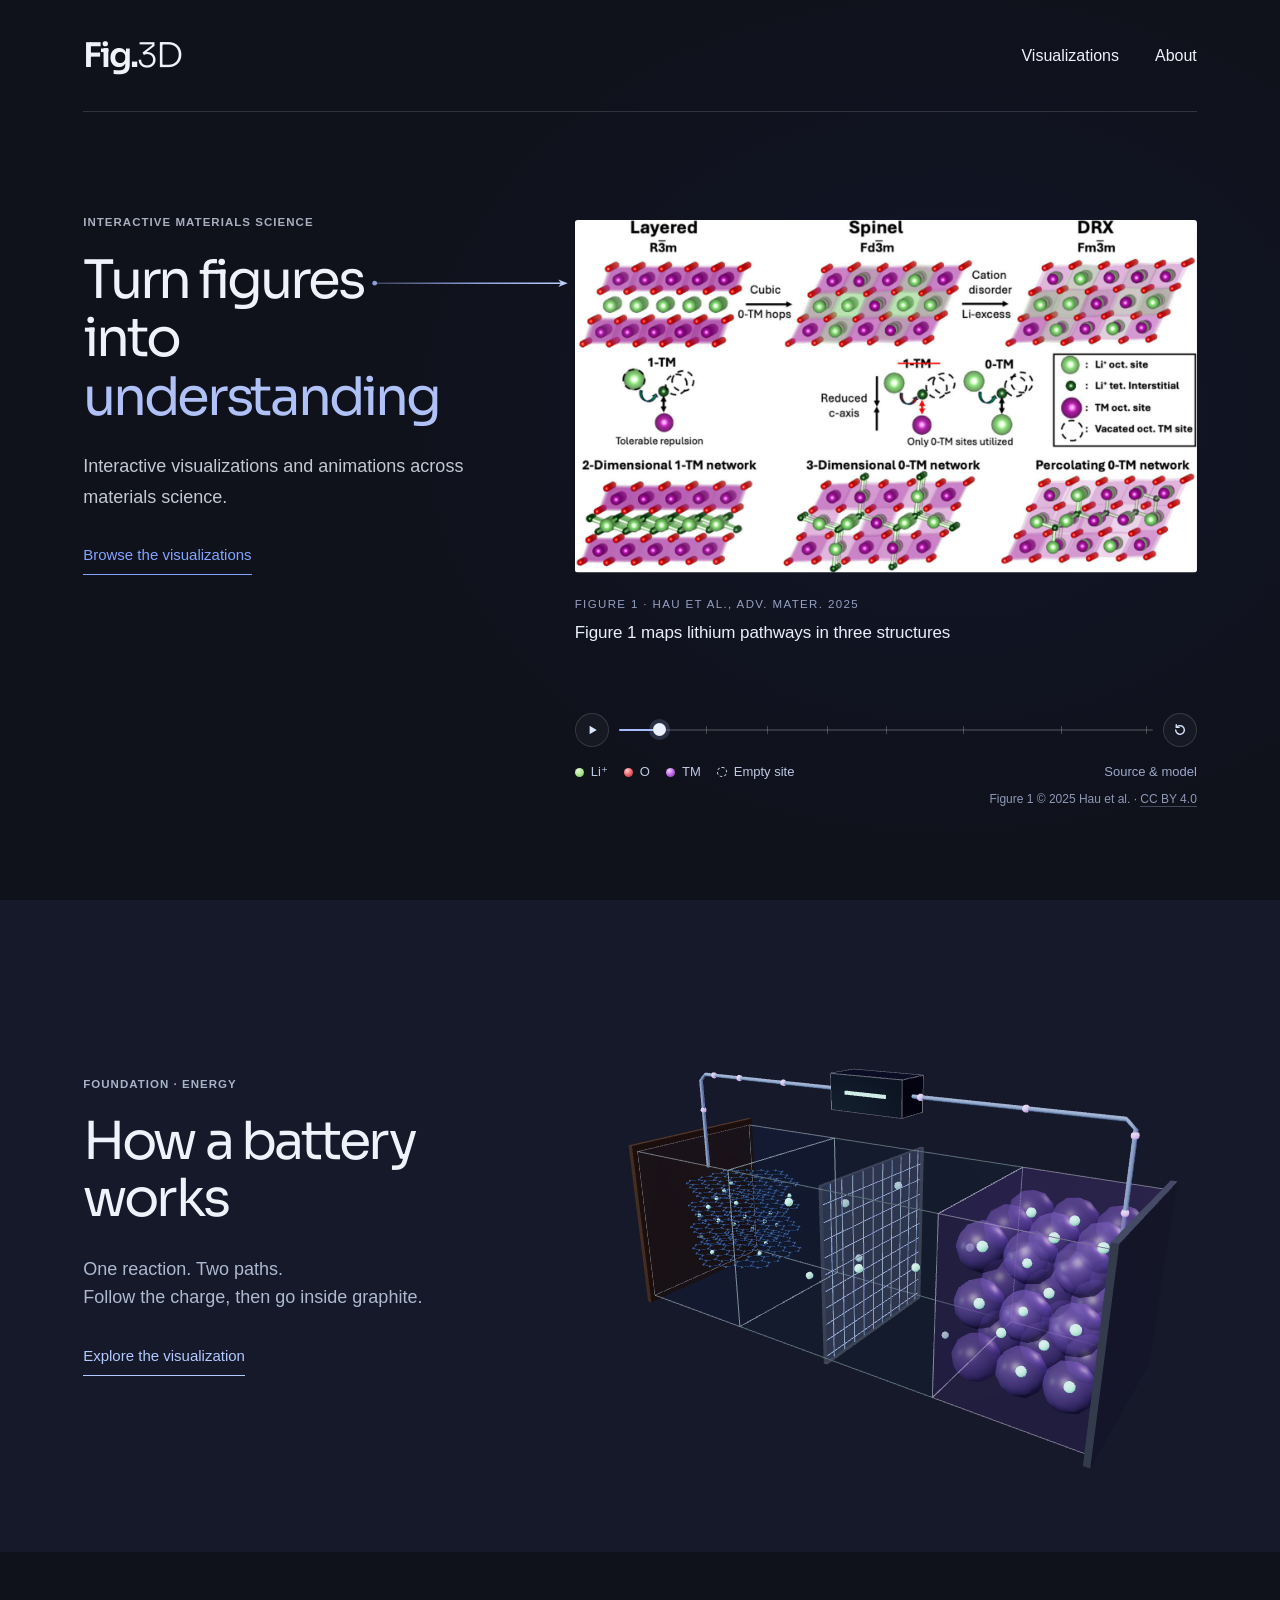
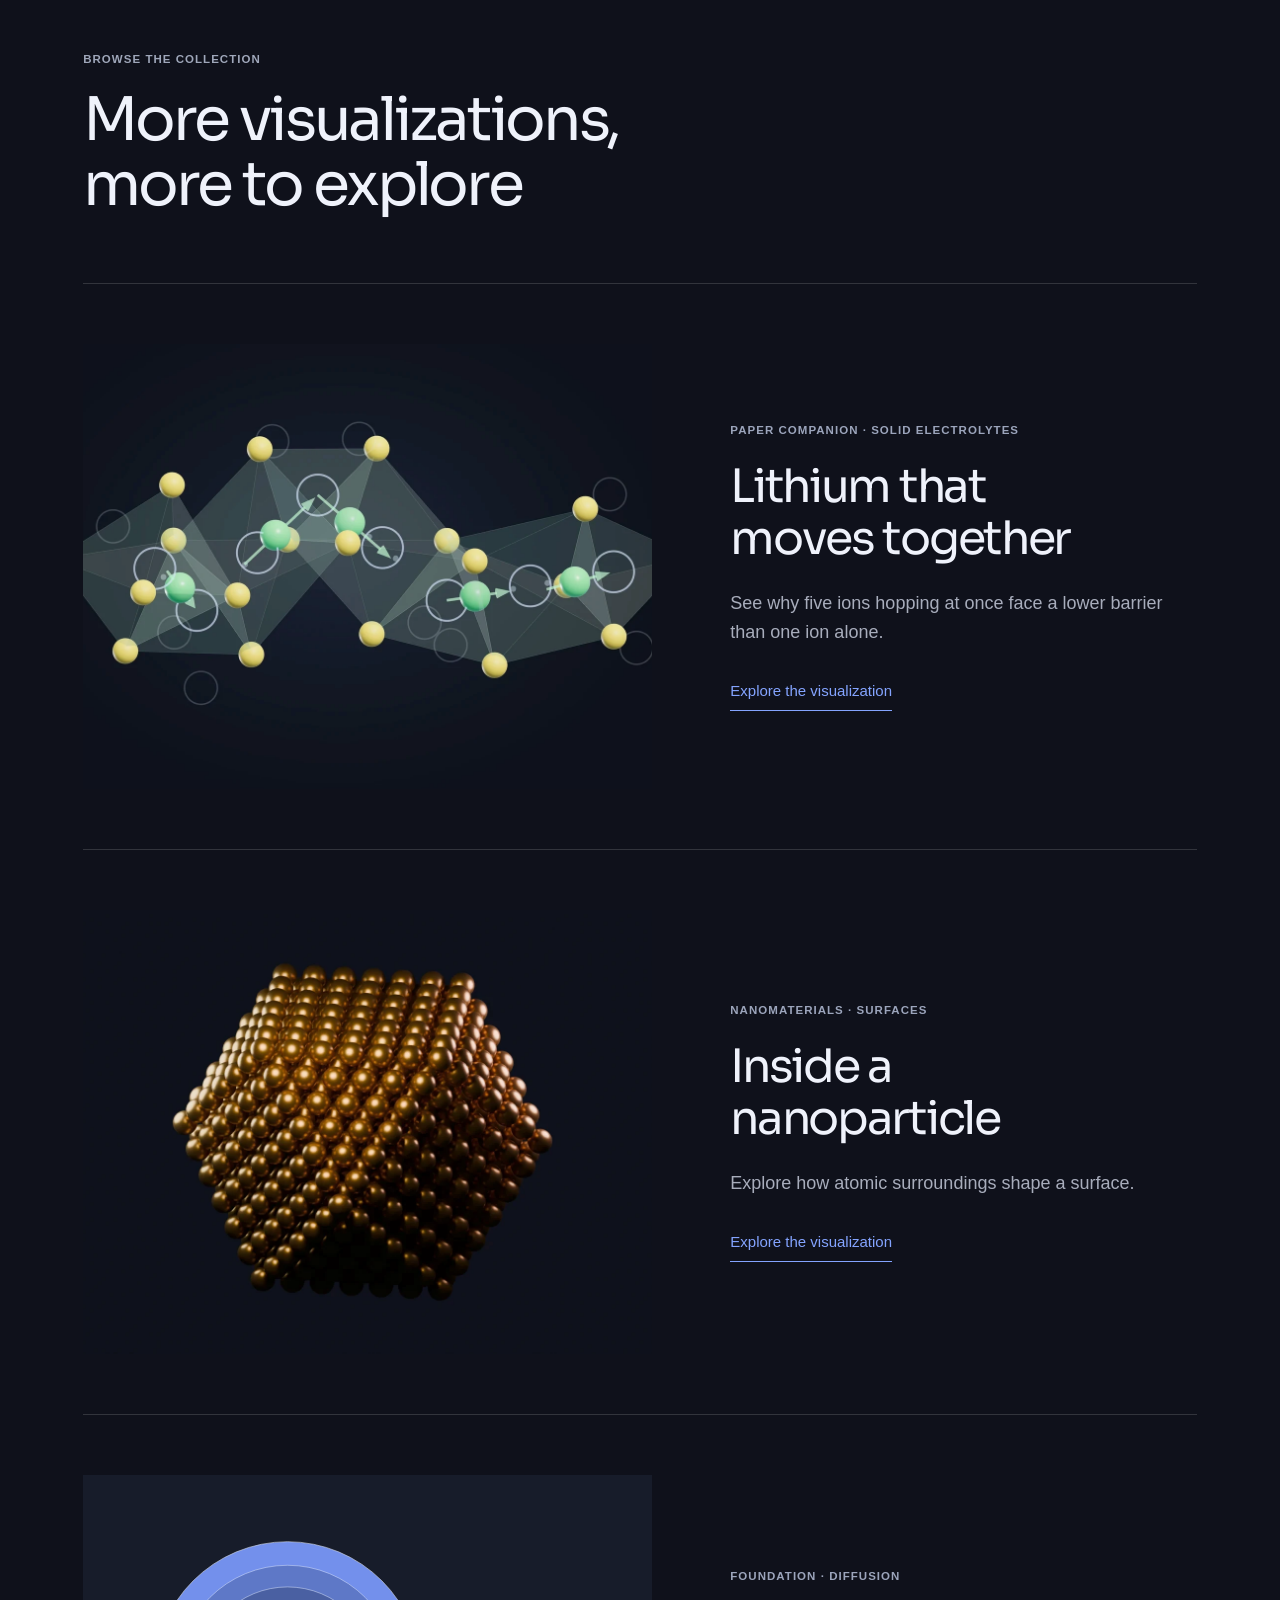
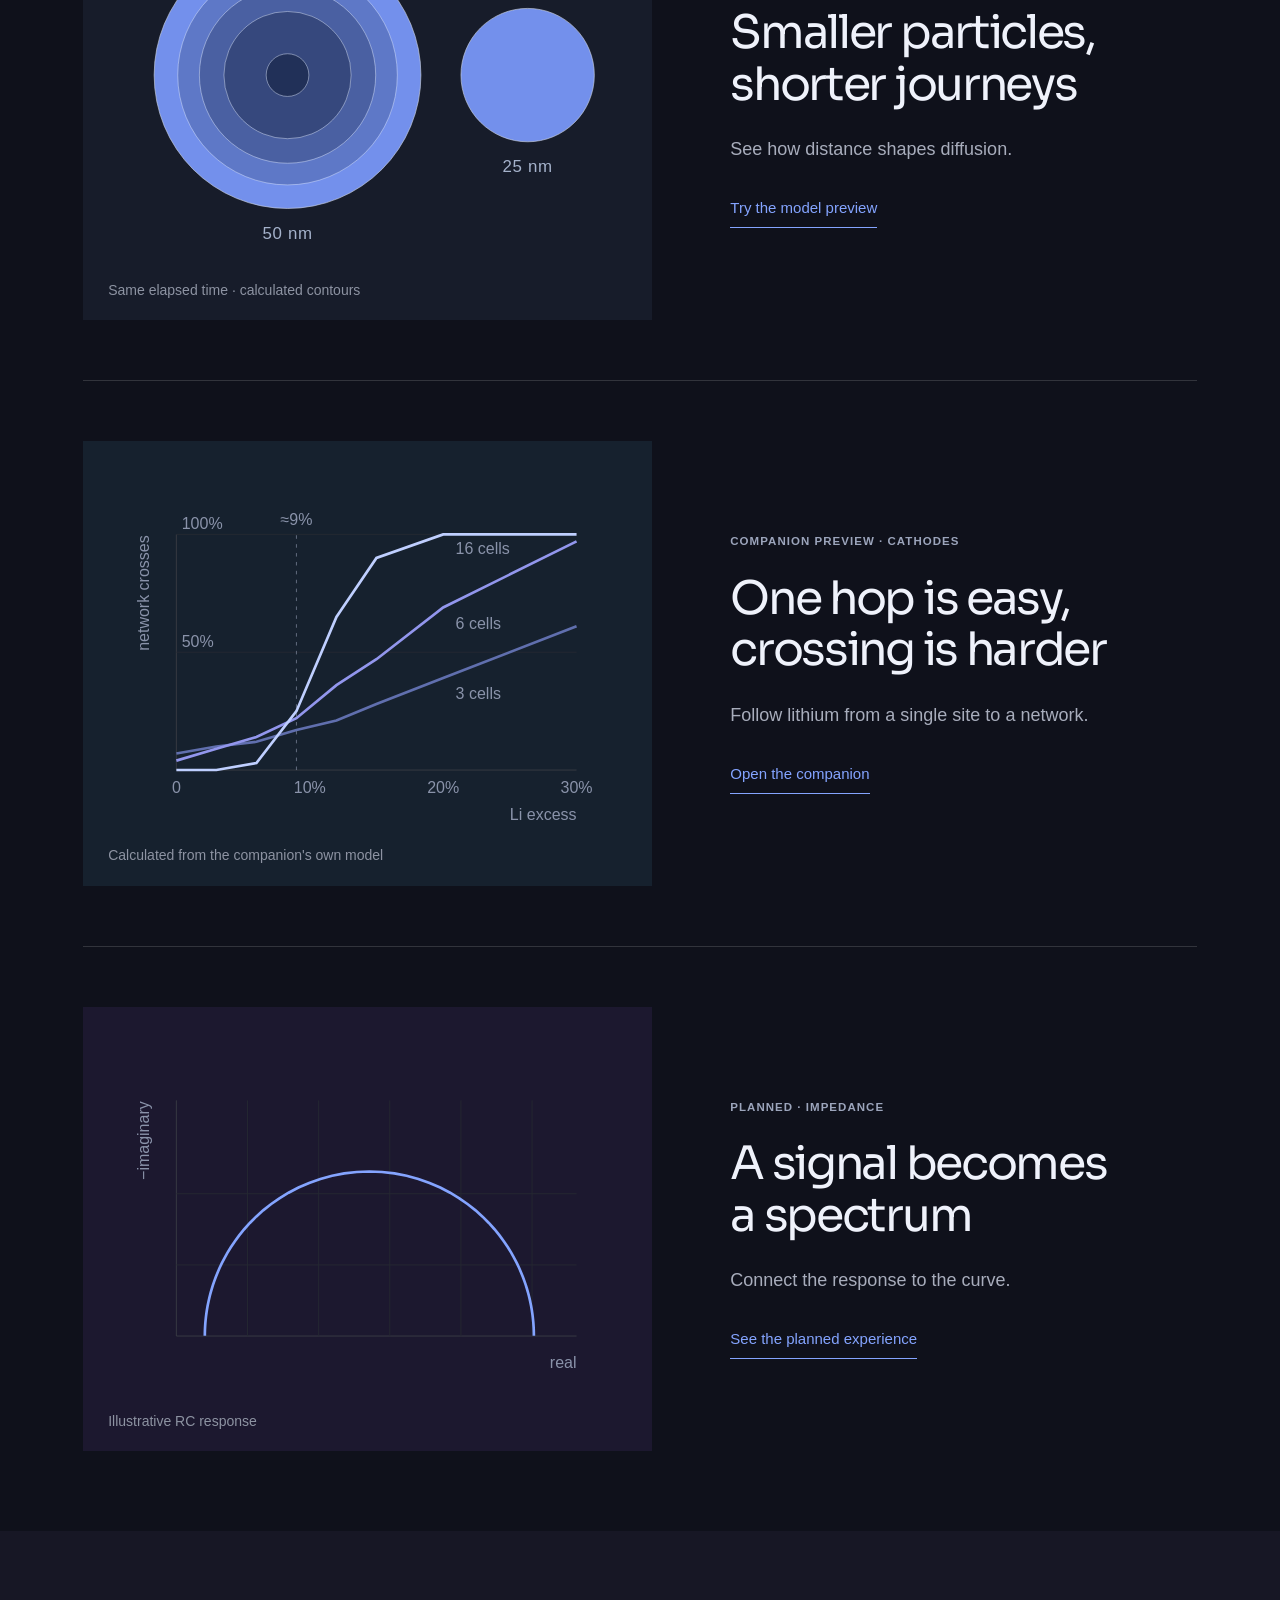
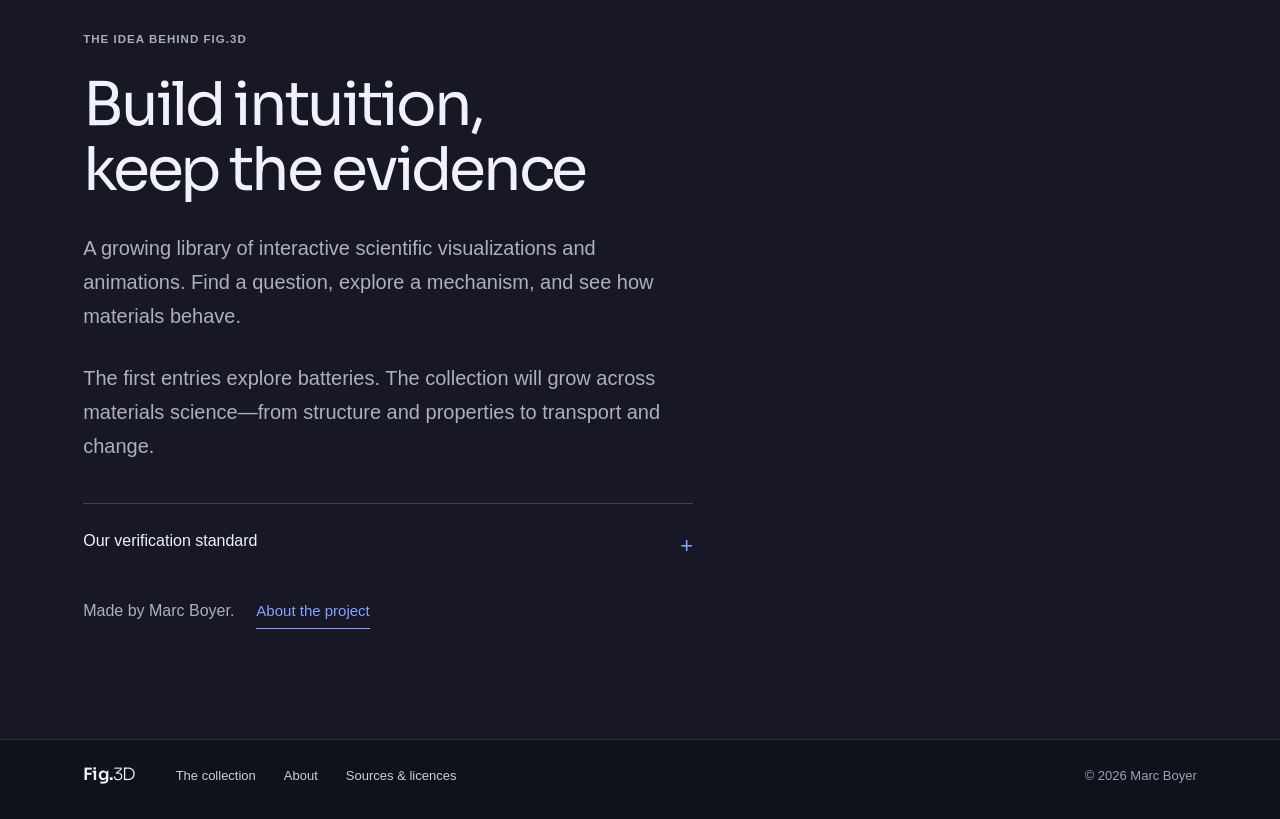
==== commit 516032e3: "Fig.3D: the published site Interactive companions to materials-science figures: https://marcboyertim" ====
--- a/index.html
+++ b/index.html
@@ -8,10 +8,18 @@
 <meta property="og:type" content="website">
 <meta property="og:title" content="Fig.3D — Materials science, made visible">
 <meta property="og:description" content="A library of interactive scientific visualizations and animations across materials science. Browse structures, properties and mechanisms.">
-<meta name="twitter:card" content="summary">
 <script type="application/ld+json">{"@context":"https://schema.org","@type":"WebSite","name":"Fig.3D — Materials science, made visible","description":"A library of interactive scientific visualizations and animations across materials science. Browse structures, properties and mechanisms.","inLanguage":"en"}</script>
-<link rel="icon" href="data:image/svg+xml,%3Csvg xmlns='http://www.w3.org/2000/svg' viewBox='0 0 32 32'%3E%3Crect width='32' height='32' fill='%230f111b'/%3E%3Ctext x='5' y='24' font-family='Arial' font-size='25' fill='%237d9cff'%3Ef.%3C/text%3E%3C/svg%3E">
 <link rel="preload" href="assets/fonts/Sora-Variable.ttf" as="font" type="font/ttf" crossorigin><link rel="stylesheet" href="styles.css"><link rel="stylesheet" href="hero.css"><link rel="stylesheet" href="visual-language.css"><link rel="stylesheet" href="design-system.css"><script src="navigation-motion.js"></script><script defer src="assets/battery-three-r128.min.js"></script><script type="module" src="app.js"></script>
+<!-- share: written by tools/build-chrome.mjs from site.json -->
+<link rel="canonical" href="https://marcboyertime.github.io/fig3d/">
+<meta property="og:url" content="https://marcboyertime.github.io/fig3d/">
+<meta property="og:image" content="https://marcboyertime.github.io/fig3d/assets/share/index.jpg">
+<meta property="og:image:width" content="1200"><meta property="og:image:height" content="630">
+<meta property="og:image:alt" content="Fig.3D: one lithium ion crossing a tetrahedral site between two octahedral sites, drawn in 3D">
+<meta name="twitter:card" content="summary_large_image">
+<meta name="author" content="Marc Boyer">
+<link rel="icon" href="favicon.ico" sizes="32x32"><link rel="icon" href="favicon.svg" type="image/svg+xml"><link rel="apple-touch-icon" href="apple-touch-icon.png">
+<!-- /share -->
 </head>
 <body>
 <a class="skip" href="#main">Skip to content</a>
@@ -61,9 +69,11 @@
 <div class="topic-copy"><p class="eyebrow">PLANNED · IMPEDANCE</p><h3>A signal becomes<br>a spectrum</h3><p>Connect the response to the curve.</p><button class="text-link" data-concept="impedance" type="button">See the planned experience</button></div>
 </article>
 </section>
-<section id="about" class="about" aria-labelledby="about-title"><div class="about-copy"><p class="eyebrow">THE IDEA BEHIND FIG.3D</p><h2 id="about-title">Build intuition,<br>keep the evidence</h2><p>A growing library of interactive scientific visualizations and animations. Find a question, explore a mechanism, and see how materials behave.</p><p>The first entries explore batteries. The collection will grow across materials science—from structure and properties to transport and change.</p><details><summary>Our verification standard <span aria-hidden="true">+</span></summary><p>Each visualization keeps its sources, assumptions and checks close by. Planned entries have not completed their release checks.</p><p>Human expert review is optional, not a release requirement. AI agreement does not establish empirical validation or peer review.</p></details></div></section>
+<section id="about" class="about" aria-labelledby="about-title"><div class="about-copy"><p class="eyebrow">THE IDEA BEHIND FIG.3D</p><h2 id="about-title">Build intuition,<br>keep the evidence</h2><p>A growing library of interactive scientific visualizations and animations. Find a question, explore a mechanism, and see how materials behave.</p><p>The first entries explore batteries. The collection will grow across materials science—from structure and properties to transport and change.</p><details><summary>Our verification standard <span aria-hidden="true">+</span></summary><p>Each visualization keeps its sources, assumptions and checks close by. Planned entries have not completed their release checks.</p><p>Human expert review is optional, not a release requirement. Passing checks does not establish empirical validation or peer review.</p></details><p class="about-more">Made by Marc Boyer. <a class="text-link" href="about.html">About the project</a></p></div></section>
 </main>
-<footer><a class="brand" href="#" aria-label="Fig.3D home">Fig.<span>3D</span></a><p>Materials science, open to exploration.</p><a href="#main">Back to the beginning</a></footer>
-<dialog id="hero-notes-dialog" aria-labelledby="hero-notes-title"><button class="dialog-close" type="button" aria-label="Close source and model notes">×</button><p class="eyebrow">SOURCE &amp; MODEL</p><h2 id="hero-notes-title">From the figure<br>to the spatial idea</h2><p>The opening image is the original Figure 1 extracted directly from the paper by Hau et al., <em>Disordered Rocksalts as High-Energy and Earth-Abundant Li-Ion Cathodes</em>, Advanced Materials 37 (2025), 2502766. The native 1500 × 850 pixels are preserved without repainting or AI enhancement. Page headers, captions and screenshot controls are outside this original image.</p><p>We focus on the layered structure’s local 1-TM hop. The zoomed glyph lays back like a page on a desk while its green Li, purple transition metal and dashed vacant sites rise out of it, keeping their identities, into an ideal rocksalt model. A second vacant gate site is revealed in depth: this example uses a divacancy configuration. The three columns in the paper compare different orderings; they are not stages of a phase transformation.</p><p>Lithium follows a schematic octahedral → tetrahedral → octahedral route through two triangular faces of oxygen, and each window lights up as lithium crosses it. Bright red spheres are the four oxygens around the tetrahedral site; darker red ones complete the two octahedra on either side. As lithium passes the intermediate tetrahedral site, the one transition metal that shares a face with it turns that face violet. The story holds lithium there only so the caption can be read; like all its timing, that hold is illustrative. Select Li⁺ to emphasize the six oxygen neighbors of an octahedral endpoint. Atom sizes are symbolic, and the camera briefly widens during the lift to show depth without changing any geometry.</p><p>This is an idealized geometric reconstruction, not a crystal structure recovered from the image. The animated geometry is an adaptation for Fig.3D. Motion is illustrative, not a calculated migration trajectory or timescale. No energy barrier, universal channel activity, material performance or diffusion coefficient is calculated. Local relaxation, interactions and collective motion are omitted.</p><p class="dialog-credit">Figure 1 from Hau et al., Advanced Materials 37 (2025) 2502766, © 2025 The Authors, published under a <a href="https://creativecommons.org/licenses/by/4.0/" target="_blank" rel="noopener license">Creative Commons Attribution 4.0 licence (CC BY 4.0)</a>. Fig.3D shows it with its own outline, dimming, zoom and arrows, and the 3D model is adapted from it by Fig.3D. Fig.3D is an independent explainer, not affiliated with or endorsed by the authors or the publisher.</p><p><a class="text-link" href="https://doi.org/10.1002/adma.202502766" target="_blank" rel="noopener">Read the source paper</a></p><p><a class="text-link" href="rocksalt.html#hop">Explore the hop in the companion</a></p><p>Human expert review is optional. Geometry checks support this illustrative model; they do not establish empirical validation.</p></dialog>
+<!-- site-footer: written by tools/build-chrome.mjs from site.json -->
+<link rel="stylesheet" href="site-footer.css"><footer class="site-footer"><a class="site-footer-brand" href="index.html" aria-label="Fig.3D home">Fig.<span>3D</span></a><nav aria-label="Site"><a href="index.html#collection">The collection</a><a href="about.html">About</a><a href="credits.html">Sources &amp; licences</a></nav><p>© 2026 Marc Boyer</p></footer>
+<!-- /site-footer -->
+<dialog id="hero-notes-dialog" aria-labelledby="hero-notes-title"><button class="dialog-close" type="button" aria-label="Close source and model notes">×</button><p class="eyebrow">SOURCE &amp; MODEL</p><h2 id="hero-notes-title">From the figure<br>to the spatial idea</h2><p>The opening image is the original Figure 1 extracted directly from the paper by Hau et al., <em>Disordered Rocksalts as High-Energy and Earth-Abundant Li-Ion Cathodes</em>, Advanced Materials 37 (2025), 2502766. The native 1500 × 850 pixels are preserved without repainting or enhancement. Page headers, captions and screenshot controls are outside this original image.</p><p>We focus on the layered structure’s local 1-TM hop. The zoomed glyph lays back like a page on a desk while its green Li, purple transition metal and dashed vacant sites rise out of it, keeping their identities, into an ideal rocksalt model. A second vacant gate site is revealed in depth: this example uses a divacancy configuration. The three columns in the paper compare different orderings; they are not stages of a phase transformation.</p><p>Lithium follows a schematic octahedral → tetrahedral → octahedral route through two triangular faces of oxygen, and each window lights up as lithium crosses it. Bright red spheres are the four oxygens around the tetrahedral site; darker red ones complete the two octahedra on either side. As lithium passes the intermediate tetrahedral site, the one transition metal that shares a face with it turns that face violet. The story holds lithium there only so the caption can be read; like all its timing, that hold is illustrative. Select Li⁺ to emphasize the six oxygen neighbors of an octahedral endpoint. Atom sizes are symbolic, and the camera briefly widens during the lift to show depth without changing any geometry.</p><p>This is an idealized geometric reconstruction, not a crystal structure recovered from the image. The animated geometry is an adaptation for Fig.3D. Motion is illustrative, not a calculated migration trajectory or timescale. No energy barrier, universal channel activity, material performance or diffusion coefficient is calculated. Local relaxation, interactions and collective motion are omitted.</p><p class="dialog-credit">Figure 1 from Hau et al., Advanced Materials 37 (2025) 2502766, © 2025 The Authors, published under a <a href="https://creativecommons.org/licenses/by/4.0/" target="_blank" rel="noopener license">Creative Commons Attribution 4.0 licence (CC BY 4.0)</a>. Fig.3D shows it with its own outline, dimming, zoom and arrows, and the 3D model is adapted from it by Fig.3D. Fig.3D is an independent explainer, not affiliated with or endorsed by the authors or the publisher.</p><p><a class="text-link" href="https://doi.org/10.1002/adma.202502766" target="_blank" rel="noopener">Read the source paper</a></p><p><a class="text-link" href="rocksalt.html#hop">Explore the hop in the companion</a></p><p>Human expert review is optional. Geometry checks support this illustrative model; they do not establish empirical validation.</p></dialog>
 <dialog id="concept-dialog" aria-labelledby="concept-title"><button class="dialog-close" type="button" aria-label="Close concept preview">×</button><p class="eyebrow">PLANNED VISUALIZATION</p><h2 id="concept-title"></h2><p id="concept-intro"></p><ul id="concept-list"></ul><p class="dialog-note">This visualization is still to be built and checked.</p></dialog>
 </body></html>
--- a/styles.css
+++ b/styles.css
@@ -1,5 +1,5 @@
 :root{--black:#0f111b;--white:#eff2fb;--accent:#84a4ff;--muted:#aaadb6;--sans:Arial,Helvetica,sans-serif;--gutter:clamp(24px,6.5vw,112px)}
-*{box-sizing:border-box}html{scroll-behavior:smooth}body{margin:0;background:var(--black);color:var(--white);font-family:var(--sans);font-size:16px;line-height:1.6;-webkit-font-smoothing:antialiased}h1,h2,h3,p,figure{margin:0}a{color:inherit;text-decoration:none}button{font:inherit;color:inherit;cursor:pointer}button,a,summary{-webkit-tap-highlight-color:transparent}a:focus-visible,button:focus-visible,summary:focus-visible{outline:2px solid #92acff;outline-offset:7px}.skip{position:fixed;top:-100px;left:24px;background:var(--accent);color:var(--black);padding:12px;z-index:10}.skip:focus{top:12px}.site-header{position:absolute;top:0;left:var(--gutter);right:var(--gutter);height:112px;display:flex;justify-content:space-between;align-items:center;z-index:3;border-bottom:1px solid #ffffff25}.brand{font-size:34px;line-height:1;letter-spacing:-2px;font-weight:600}.brand span{font-weight:300}nav{display:flex;gap:36px;font-size:16px}nav a:hover{color:var(--accent)}.eyebrow{font-size:14px;font-weight:400;letter-spacing:.06em;line-height:1.6;color:var(--muted)}.text-link{display:inline-block;background:none;border:0;border-bottom:1px solid currentColor;border-radius:0;padding:0 0 7px;font-size:16px;text-align:left;line-height:1.6}.text-link:hover{color:#adc1ff}.battery-feature{background:var(--white);color:#171920;padding:95px var(--gutter) 84px;scroll-margin-top:0}.section-intro{max-width:780px}.section-intro .eyebrow{color:#696e7d;margin-bottom:20px}h2{font-size:clamp(40px,4.7vw,74px);font-weight:400;line-height:1.08;letter-spacing:-.055em}.section-intro>p:last-child:not(.eyebrow){font-size:20px;line-height:1.6;color:#626877;margin-top:28px}.battery-figure{margin:56px 0 35px}.battery-figure svg{width:100%;height:auto;display:block;max-height:550px}.diagram-label{font:20px Arial,Helvetica,sans-serif;fill:#404759}.battery-figure figcaption{font-size:14px;color:#6c717d;text-align:center;margin-top:16px}.feature-end{display:flex;justify-content:space-between;align-items:center;gap:40px;border-top:1px solid #bdc3d0;padding-top:30px}.feature-end p{font-size:20px;line-height:1.5;color:#484f62}.next-topics{padding:99px var(--gutter) 20px}.next-topics .section-intro{margin-bottom:65px}.next-topics .section-intro .eyebrow{color:#9fa7ba}.topic-row{display:grid;grid-template-columns:1.22fr 1fr;gap:7%;align-items:center;border-top:1px solid #ffffff25;padding:60px 0}.topic-visual{min-width:0;position:relative;background:#171c2a}.topic-visual svg{display:block;width:100%;height:auto}.topic-visual figcaption{position:absolute;left:25px;bottom:19px;color:#8d93a2;font-size:14px}.topic-copy{min-width:0;overflow-wrap:break-word}.topic-copy .eyebrow{color:#9ca5bc;margin-bottom:22px}.topic-copy h3{font-size:clamp(34px,3.6vw,56px);font-weight:400;letter-spacing:-.05em;line-height:1.12}.topic-copy>p:not(.eyebrow){font-size:18px;line-height:1.6;color:#a8adbc;margin-top:25px}.topic-copy .text-link{color:var(--accent);margin-top:32px}.plot-label{font:18px var(--fig-font,Arial,sans-serif);fill:#8a93aa}.about{padding:100px var(--gutter) 110px;background:#171725}.about-copy{max-width:750px}.about .eyebrow{margin-bottom:24px}.about-copy>p:not(.eyebrow){font-size:20px;line-height:1.7;color:#abb1c0;margin-top:28px;max-width:610px}.about details{border-top:1px solid #ffffff30;margin-top:40px;padding-top:24px;max-width:610px}.about summary{list-style:none;cursor:pointer;display:flex;justify-content:space-between;font-size:16px}.about summary::-webkit-details-marker{display:none}.about summary span{color:var(--accent);font-size:22px}.about details p{margin-top:20px;color:#abb1c0;font-size:16px;line-height:1.7}footer{display:flex;align-items:center;justify-content:space-between;gap:30px;padding:50px var(--gutter);font-size:14px;color:#9da3b2}footer .brand{color:var(--white)}dialog{padding:42px 28px;width:calc(100% - 32px);max-width:720px;max-height:88svh}dialog::backdrop{background:#000b;backdrop-filter:blur(7px)}.dialog-close{position:absolute;top:15px;right:20px;border:0;background:none;font-size:32px;line-height:1.2;padding:5px 8px}dialog .eyebrow{color:#5e6579}dialog h2{font-size:34px}dialog p:not(.eyebrow){font-size:17px;line-height:1.7;margin-top:25px;color:#495063}dialog ul{margin:25px 0 0;padding-left:20px}dialog li{margin-top:10px;color:#495063}dialog .dialog-note{border-top:1px solid #b4b9c5;padding-top:20px;font-size:14px}dialog .dialog-credit{border-top:1px solid #b4b9c5;padding-top:20px;font-size:15px}dialog .dialog-credit a{border-bottom:1px solid currentColor}
+*{box-sizing:border-box}html{scroll-behavior:smooth}body{margin:0;background:var(--black);color:var(--white);font-family:var(--sans);font-size:16px;line-height:1.6;-webkit-font-smoothing:antialiased}h1,h2,h3,p,figure{margin:0}a{color:inherit;text-decoration:none}button{font:inherit;color:inherit;cursor:pointer}button,a,summary{-webkit-tap-highlight-color:transparent}a:focus-visible,button:focus-visible,summary:focus-visible{outline:2px solid #92acff;outline-offset:7px}.skip{position:fixed;top:-100px;left:24px;background:var(--accent);color:var(--black);padding:12px;z-index:10}.skip:focus{top:12px}.site-header{position:absolute;top:0;left:var(--gutter);right:var(--gutter);height:112px;display:flex;justify-content:space-between;align-items:center;z-index:3;border-bottom:1px solid #ffffff25}.brand{font-size:34px;line-height:1;letter-spacing:-2px;font-weight:600}.brand span{font-weight:300}nav{display:flex;gap:36px;font-size:16px}nav a:hover{color:var(--accent)}.eyebrow{font-size:14px;font-weight:400;letter-spacing:.06em;line-height:1.6;color:var(--muted)}.text-link{display:inline-block;background:none;border:0;border-bottom:1px solid currentColor;border-radius:0;padding:0 0 7px;font-size:16px;text-align:left;line-height:1.6}.text-link:hover{color:#adc1ff}.battery-feature{background:var(--white);color:#171920;padding:95px var(--gutter) 84px;scroll-margin-top:0}.section-intro{max-width:780px}.section-intro .eyebrow{color:#696e7d;margin-bottom:20px}h2{font-size:clamp(40px,4.7vw,74px);font-weight:400;line-height:1.08;letter-spacing:-.055em}.section-intro>p:last-child:not(.eyebrow){font-size:20px;line-height:1.6;color:#626877;margin-top:28px}.battery-figure{margin:56px 0 35px}.battery-figure svg{width:100%;height:auto;display:block;max-height:550px}.diagram-label{font:20px Arial,Helvetica,sans-serif;fill:#404759}.battery-figure figcaption{font-size:14px;color:#6c717d;text-align:center;margin-top:16px}.feature-end{display:flex;justify-content:space-between;align-items:center;gap:40px;border-top:1px solid #bdc3d0;padding-top:30px}.feature-end p{font-size:20px;line-height:1.5;color:#484f62}.next-topics{padding:99px var(--gutter) 20px}.next-topics .section-intro{margin-bottom:65px}.next-topics .section-intro .eyebrow{color:#9fa7ba}.topic-row{display:grid;grid-template-columns:1.22fr 1fr;gap:7%;align-items:center;border-top:1px solid #ffffff25;padding:60px 0}.topic-visual{min-width:0;position:relative;background:#171c2a}.topic-visual svg{display:block;width:100%;height:auto}.topic-visual figcaption{position:absolute;left:25px;bottom:19px;color:#8d93a2;font-size:14px}.topic-copy{min-width:0;overflow-wrap:break-word}.topic-copy .eyebrow{color:#9ca5bc;margin-bottom:22px}.topic-copy h3{font-size:clamp(34px,3.6vw,56px);font-weight:400;letter-spacing:-.05em;line-height:1.12}.topic-copy>p:not(.eyebrow){font-size:18px;line-height:1.6;color:#a8adbc;margin-top:25px}.topic-copy .text-link{color:var(--accent);margin-top:32px}.plot-label{font:18px var(--fig-font,Arial,sans-serif);fill:#8a93aa}.about{padding:100px var(--gutter) 110px;background:#171725}.about-copy{max-width:750px}.about .eyebrow{margin-bottom:24px}.about-copy>p:not(.eyebrow){font-size:20px;line-height:1.7;color:#abb1c0;margin-top:28px;max-width:610px}.about details{border-top:1px solid #ffffff30;margin-top:40px;padding-top:24px;max-width:610px}.about summary{list-style:none;cursor:pointer;display:flex;justify-content:space-between;font-size:16px}.about summary::-webkit-details-marker{display:none}.about summary span{color:var(--accent);font-size:22px}.about details p{margin-top:20px;color:#abb1c0;font-size:16px;line-height:1.7}.about-copy>p.about-more{display:flex;flex-wrap:wrap;align-items:baseline;gap:8px 22px;font-size:16px;margin-top:34px}.about-more .text-link{color:var(--accent);font-size:15px;padding-bottom:5px}footer{display:flex;align-items:center;justify-content:space-between;gap:30px;padding:50px var(--gutter);font-size:14px;color:#9da3b2}footer .brand{color:var(--white)}dialog{padding:42px 28px;width:calc(100% - 32px);max-width:720px;max-height:88svh}dialog::backdrop{background:#000b;backdrop-filter:blur(7px)}.dialog-close{position:absolute;top:15px;right:20px;border:0;background:none;font-size:32px;line-height:1.2;padding:5px 8px}dialog .eyebrow{color:#5e6579}dialog h2{font-size:34px}dialog p:not(.eyebrow){font-size:17px;line-height:1.7;margin-top:25px;color:#495063}dialog ul{margin:25px 0 0;padding-left:20px}dialog li{margin-top:10px;color:#495063}dialog .dialog-note{border-top:1px solid #b4b9c5;padding-top:20px;font-size:14px}dialog .dialog-credit{border-top:1px solid #b4b9c5;padding-top:20px;font-size:15px}dialog .dialog-credit a{border-bottom:1px solid currentColor}
 
 @media(max-width:1000px){.topic-row{gap:6%;grid-template-columns:1fr 1fr}.feature-end p{font-size:18px}.topic-visual figcaption{font-size:12px;left:15px;bottom:12px}.diagram-label{font-size:22px}}
 @media(max-width:700px){.site-header{height:84px}.brand{font-size:30px}nav{font-size:15px;gap:24px}.battery-feature{padding-top:65px;padding-bottom:57px}.section-intro .eyebrow{font-size:12px;max-width:290px}.section-intro>p:last-child:not(.eyebrow){font-size:18px;margin-top:22px}h2{font-size:44px}.battery-figure{margin:42px -10px 27px}.battery-figure figcaption{font-size:12px;margin-top:10px}.diagram-label{font-size:27px}.feature-end{display:block;padding-top:25px}.feature-end p{font-size:18px}.feature-end .text-link{margin-top:25px}.next-topics{padding-top:65px}.next-topics .section-intro{margin-bottom:42px}.topic-row{display:block;padding:38px 0 45px}.topic-visual{margin-bottom:32px}.topic-visual figcaption{font-size:12px}.topic-copy .eyebrow{font-size:12px;margin-bottom:16px}.topic-copy h3{font-size:38px}.topic-copy>p:not(.eyebrow){font-size:18px;margin-top:18px}.topic-copy .text-link{margin-top:24px}.about{padding-top:65px;padding-bottom:65px}.about .eyebrow{font-size:12px}.about h2{font-size:43px}.about-copy>p:not(.eyebrow){font-size:18px;margin-top:25px}.about details{margin-top:30px}footer{flex-wrap:wrap;padding-top:36px;padding-bottom:36px;gap:25px}footer p{width:calc(100% - 110px);max-width:220px}footer>a:last-child{width:100%}dialog{padding:42px 28px}dialog h2{font-size:34px}}
--- a/design-system.css
+++ b/design-system.css
@@ -2,7 +2,7 @@
    Linked last on each page, after the page's own stylesheet. It sets the shared type, the interface colours and the shared
    components (question tabs, figure switches, choices, actions, readouts, and the stage's controls, key and hints). Each
    page's own stylesheet keeps its layout and its subject colours (a figure's species, a colour map).
-   Marcky, 17 October: "do whatever it takes to make this as high quality as possible". */
+   the owner, 17 October: "do whatever it takes to make this as high quality as possible". */
 :root{
  --ds-bg:#0f111b;--ds-surface:#161b2b;--ds-soft:#1e2437;--ds-line:#2a3149;
  --ds-ink:#eef1f8;--ds-ink-2:#cdd3e1;--ds-muted:#a7afc4;
--- a/site-footer.css
+++ b/site-footer.css
@@ -0,0 +1,17 @@
+/* The site footer, the same on every page: the brand, three ways on (the collection, About, Sources & licences) and the
+   copyright line. Written into each page by tools/build-chrome.mjs from site.json. One quiet line under a hairline, text
+   only. Each property is set here so a page's own footer rule cannot change it. */
+footer.site-footer{display:flex;flex-direction:row;flex-wrap:wrap;align-items:baseline;justify-content:space-between;gap:14px 40px;box-sizing:border-box;width:auto;max-width:none;min-height:0;margin:clamp(56px,7vw,104px) 0 0;padding:26px var(--site-footer-gutter,var(--gutter,clamp(20px,4vw,72px))) 34px;border:0;border-top:1px solid #ffffff1c;background:none;color:#9aa2b4;font:400 13px/1.5 var(--ds-font-text,-apple-system,BlinkMacSystemFont,'Segoe UI',Roboto,'Helvetica Neue',Arial,sans-serif);letter-spacing:0;text-transform:none;text-align:left}
+footer.site-footer a{color:#c9cfdd;text-decoration:none;border:0;padding:0;font-size:13px;width:auto;transition:color .18s}
+footer.site-footer a:hover,footer.site-footer a[aria-current=page]{color:#a9b8ff}
+footer.site-footer a:focus-visible{outline:2px solid #a9b8ff;outline-offset:5px;border-radius:2px}
+footer.site-footer .site-footer-brand{font:600 17px/1 var(--ds-font-display,Sora,-apple-system,BlinkMacSystemFont,'Segoe UI',sans-serif);letter-spacing:-.045em;color:#eef1fa;view-transition-name:none}
+footer.site-footer .site-footer-brand span{font-weight:300;color:inherit}
+footer.site-footer nav{display:flex;flex-wrap:wrap;gap:8px 28px;margin:0 auto 0 0;padding:0;font-size:13px;position:static;height:auto;border:0;background:none}
+footer.site-footer p{margin:0;padding:0;width:auto;max-width:none;font-size:13px;line-height:1.5;color:#9aa2b4}
+/* A companion's reading column (layout v2) is 1340 px wide with a 16 px gutter; the footer sits on the same column. */
+html.layout-v2 footer.site-footer{max-width:1340px;margin-inline:auto;padding-inline:16px}
+/* The homepage ends on a full-width band, so its footer needs no gap of its own. */
+body:has(.home-hero) footer.site-footer{margin-top:0}
+@media(max-width:560px){footer.site-footer{gap:12px 24px}footer.site-footer nav{order:3;width:100%;margin:0}}
+@media(prefers-reduced-motion:reduce){footer.site-footer a{transition:none}}
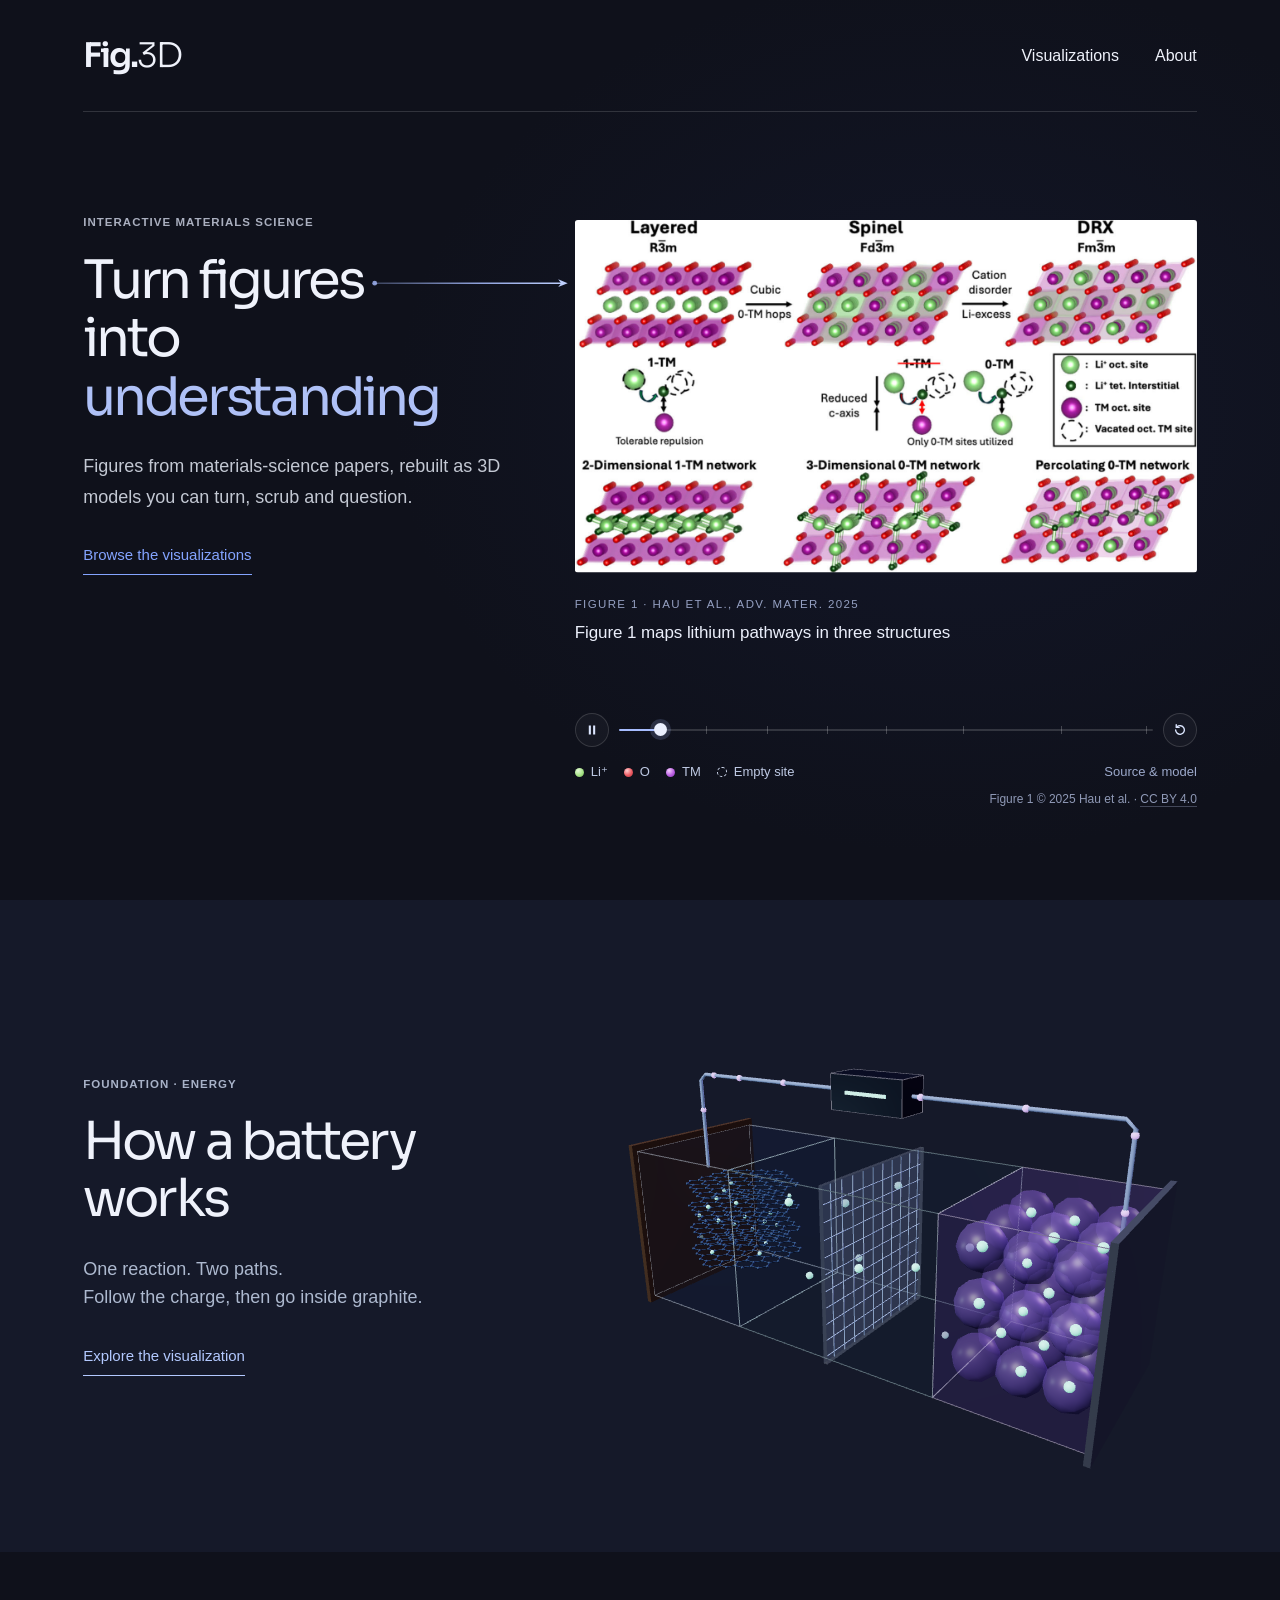
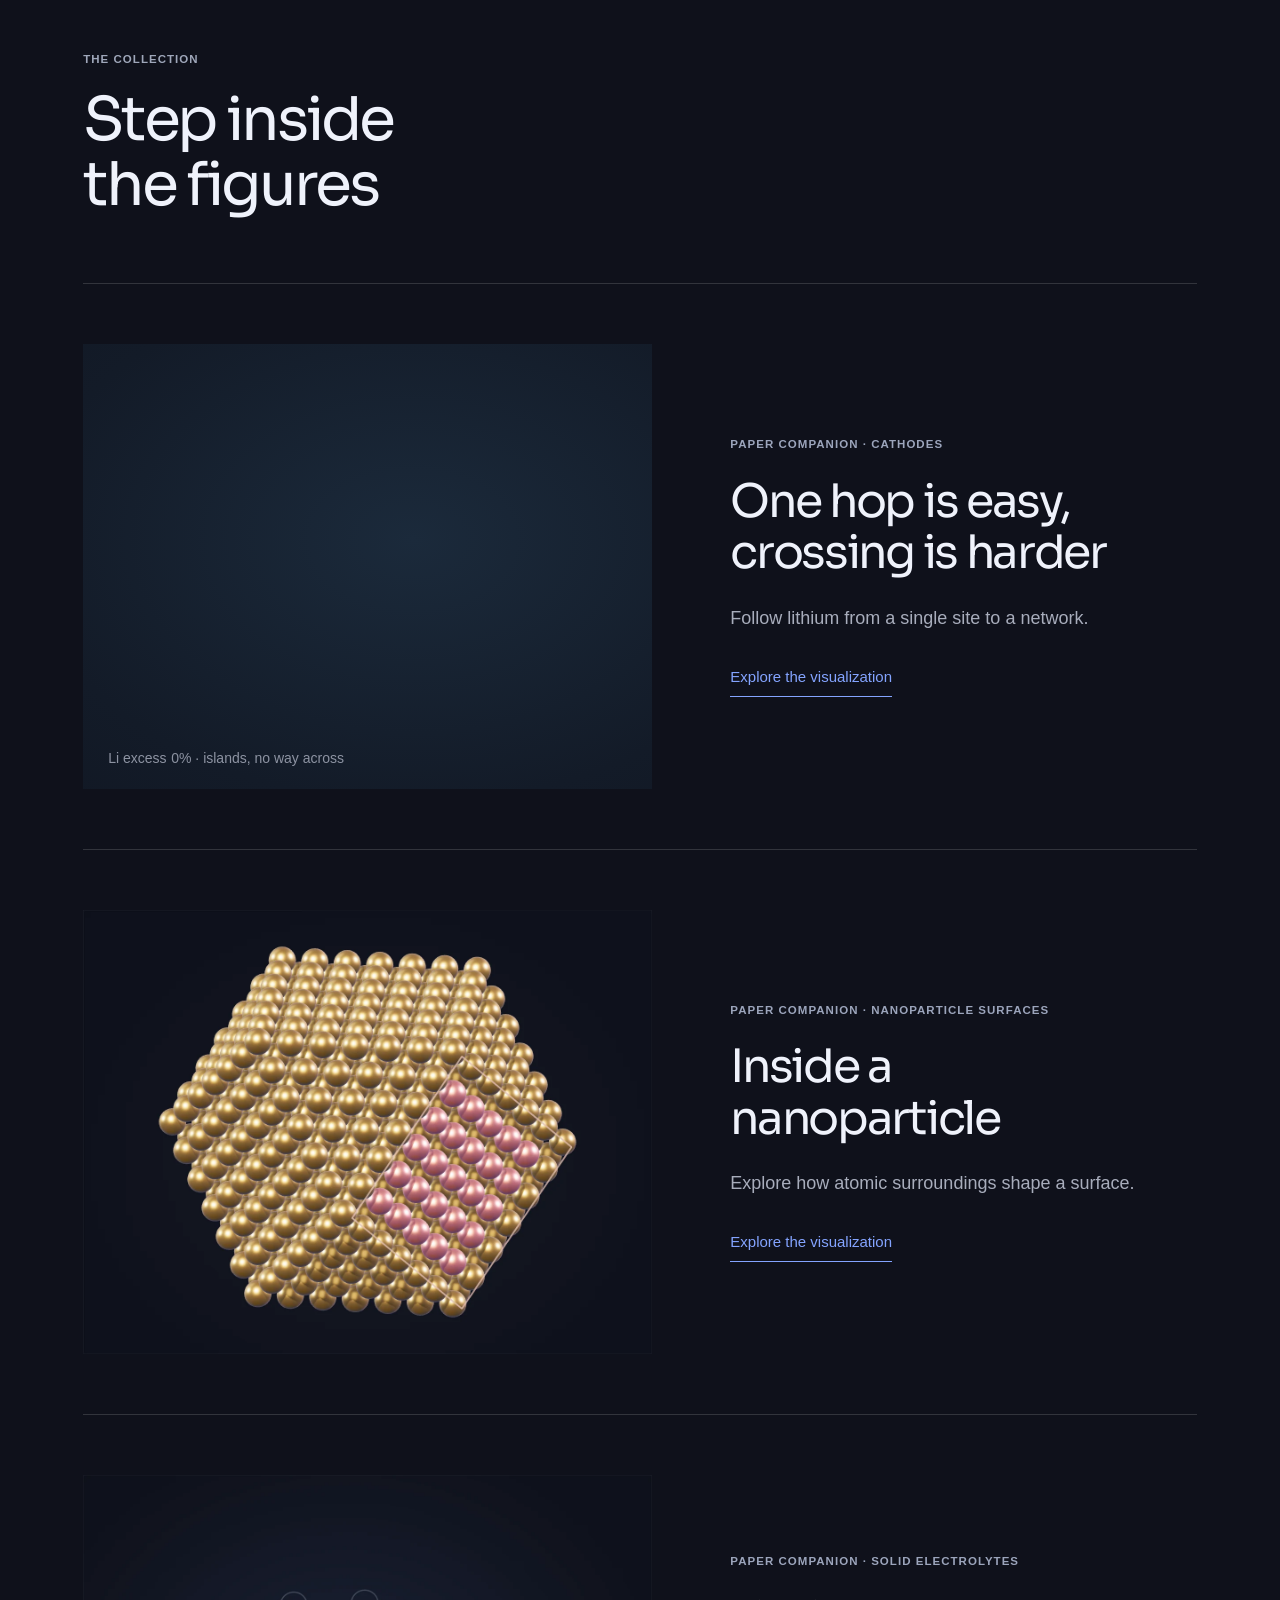
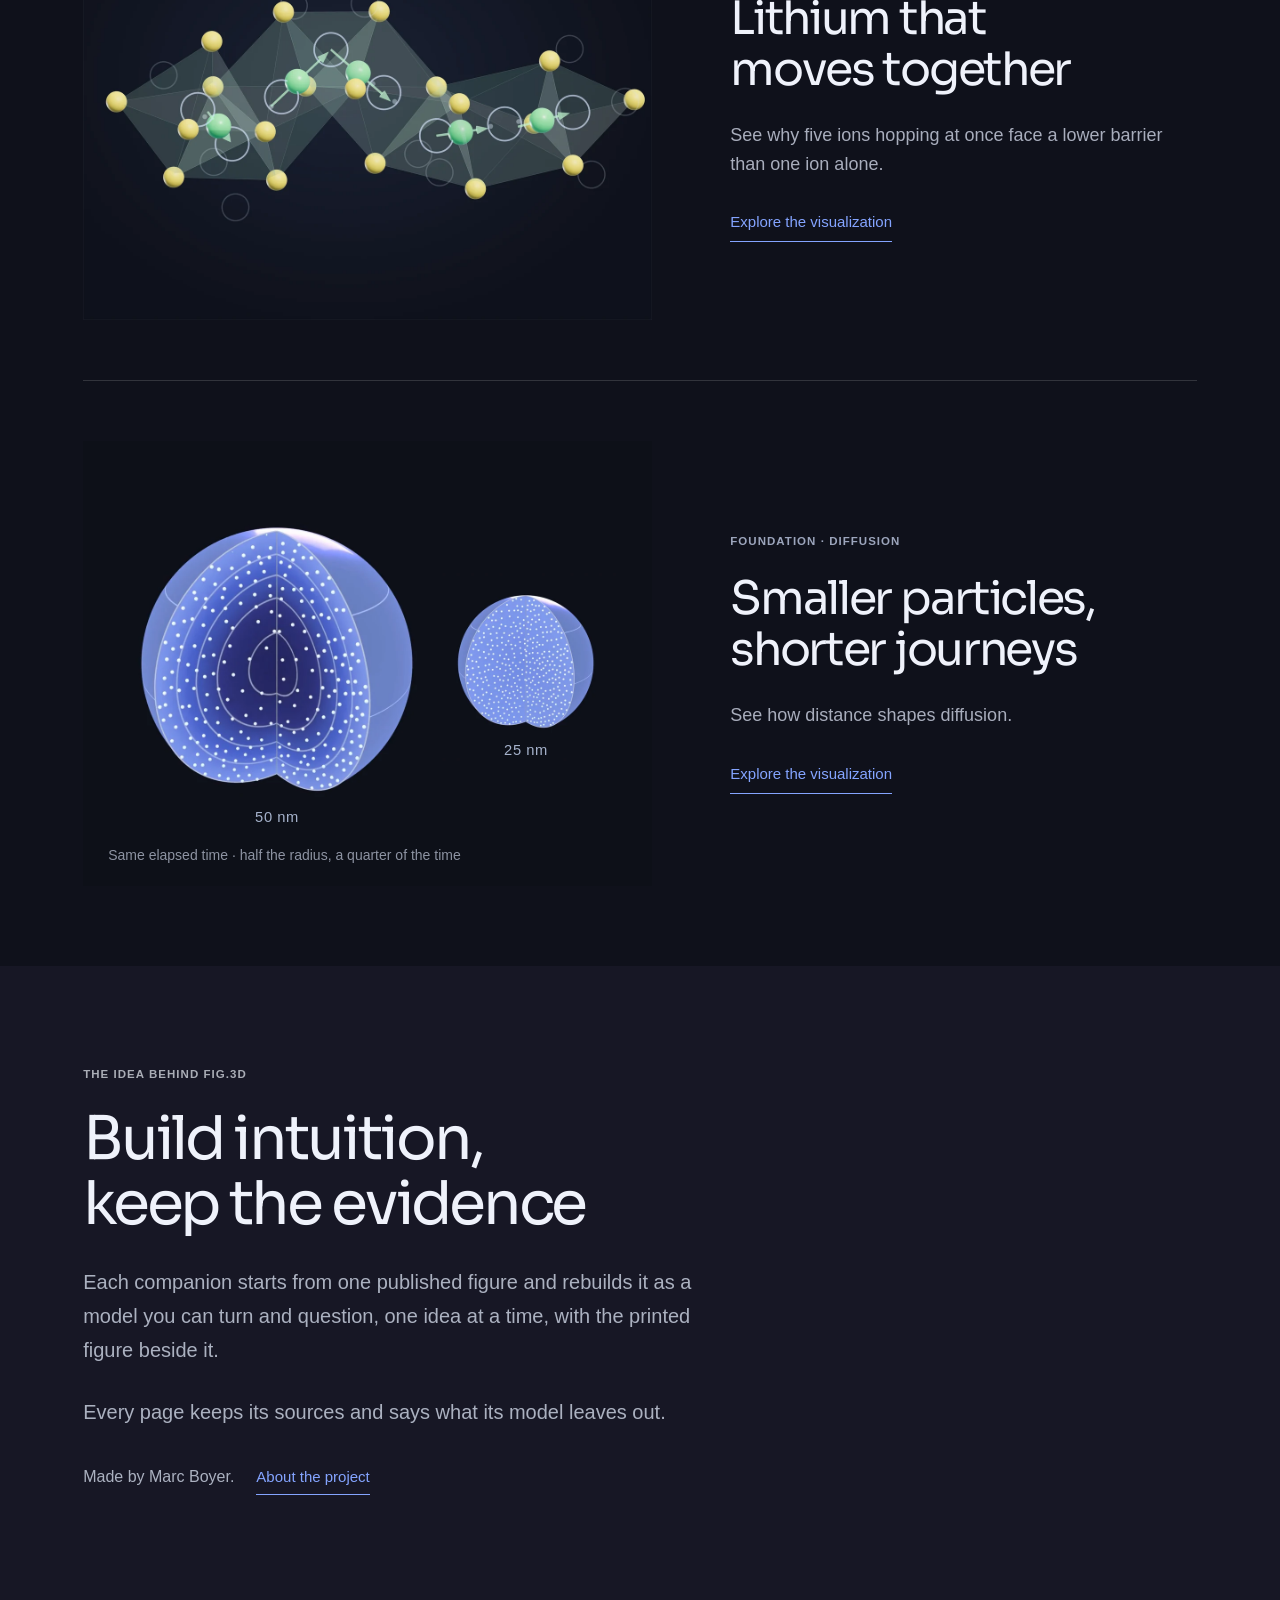
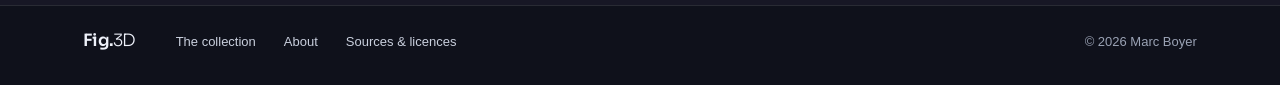
==== commit 19239cbf: "Moving cards, clearer walk-throughs, steadier navigation - The collection's cards move: two particle" ====
--- a/index.html
+++ b/index.html
@@ -9,7 +9,7 @@
 <meta property="og:title" content="Fig.3D — Materials science, made visible">
 <meta property="og:description" content="A library of interactive scientific visualizations and animations across materials science. Browse structures, properties and mechanisms.">
 <script type="application/ld+json">{"@context":"https://schema.org","@type":"WebSite","name":"Fig.3D — Materials science, made visible","description":"A library of interactive scientific visualizations and animations across materials science. Browse structures, properties and mechanisms.","inLanguage":"en"}</script>
-<link rel="preload" href="assets/fonts/Sora-Variable.ttf" as="font" type="font/ttf" crossorigin><link rel="stylesheet" href="styles.css"><link rel="stylesheet" href="hero.css"><link rel="stylesheet" href="visual-language.css"><link rel="stylesheet" href="design-system.css"><script src="navigation-motion.js"></script><script defer src="assets/battery-three-r128.min.js"></script><script type="module" src="app.js"></script>
+<link rel="preload" href="assets/fonts/Sora-Variable.ttf" as="font" type="font/ttf" crossorigin><link rel="stylesheet" href="styles.css"><link rel="stylesheet" href="hero.css"><link rel="stylesheet" href="visual-language.css"><link rel="stylesheet" href="design-system.css"><script src="navigation-motion.js"></script><script defer src="assets/battery-three-r128.min.js"></script><script type="module" src="app.js"></script><script type="module" src="crossing-teaser.mjs"></script>
 <!-- share: written by tools/build-chrome.mjs from site.json -->
 <link rel="canonical" href="https://marcboyertime.github.io/fig3d/">
 <meta property="og:url" content="https://marcboyertime.github.io/fig3d/">
@@ -27,7 +27,7 @@
 <main id="main">
 <section class="home-hero" aria-labelledby="hero-title">
 <div class="home-hero-grid">
-<div class="hero-copy"><p class="eyebrow">INTERACTIVE MATERIALS SCIENCE</p><h1 id="hero-title">Turn <span id="figure-word">figures</span><br>into <span id="understanding-word">understanding</span></h1><p class="hero-intro">Interactive visualizations and animations across materials science.</p><a class="text-link" href="#collection">Browse the visualizations</a></div>
+<div class="hero-copy"><p class="eyebrow">INTERACTIVE MATERIALS SCIENCE</p><h1 id="hero-title">Turn <span id="figure-word">figures</span><br>into <span id="understanding-word">understanding</span></h1><p class="hero-intro">Figures from materials-science papers, rebuilt as 3D models you can turn, scrub and question.</p><a class="text-link" href="#collection">Browse the visualizations</a></div>
 <figure class="hero-figure">
 <div class="hero-frame" id="hero-frame"><div class="hero-stage"><canvas id="hero-paper" aria-hidden="true"></canvas><canvas id="hero-gl" aria-hidden="true"></canvas><canvas id="hero-canvas" role="img" tabindex="0" aria-label="Figure 1 from Hau et al., Advanced Materials, 2025" aria-describedby="hero-interaction-help"></canvas></div><noscript><picture><source type="image/webp" srcset="assets/hau-2025-figure-1.webp"><img src="references/hau-2025-figure-1-original.png" alt="Figure 1 from Hau et al. comparing layered, spinel and disordered rocksalt structures and their diffusion networks."></picture></noscript></div>
 <figcaption class="hero-panel">
@@ -47,33 +47,29 @@
 <figure class="battery-figure"><a href="battery.html" aria-label="Open the interactive 3D battery visualization"><canvas id="battery-teaser" aria-hidden="true"></canvas><span class="sr-only">Live 3D preview: lithium crosses the cell while electrons take the external circuit.</span></a></figure>
 </section>
 <section class="next-topics" aria-labelledby="next-title">
-<div class="section-intro"><p class="eyebrow">BROWSE THE COLLECTION</p><h2 id="next-title">More visualizations,<br>more to explore</h2></div>
+<div class="section-intro"><p class="eyebrow">THE COLLECTION</p><h2 id="next-title">Step inside<br>the figures</h2></div>
 <article class="topic-row">
-<figure class="topic-visual fast-ion-visual"><a href="fast-ion-diffusion.html" aria-label="Explore Lithium that moves together" style="display:block;view-transition-name:fast-ion-scene"><img src="assets/fast-ion-diffusion/collection.webp" loading="lazy" decoding="async" width="1200" height="900" style="display:block;width:100%;height:auto" alt="Five green lithium ions part-way through one collective hop along a chain of translucent oxygen cages in the garnet LLZO, rendered from the explorer’s model."></a></figure>
+<figure class="topic-visual percolation-visual"><noscript><style>.percolation-visual>svg{visibility:visible!important}.percolation-visual .crossing-link{display:none}.when-chart{display:inline!important}.when-live{display:none!important}</style></noscript><a class="crossing-link" tabindex="-1" href="rocksalt.html" aria-label="Open Rocksalt Li pathways"><canvas id="crossing-teaser" aria-hidden="true"></canvas><span class="sr-only">Live 3D model: lithium is added to a random rocksalt crystal one site at a time. Open hops join into islands, and near 9 percent lithium excess one island reaches from one face of the crystal to the other. One crystal, 4 cells across, calculated by the companion’s own lattice model; most crystals this small cross later.</span></a><svg viewBox="0 0 640 500" role="img" aria-labelledby="percolation-title percolation-desc"><title id="percolation-title">Chance that a lithium network crosses a random crystal</title><desc id="percolation-desc">Fraction of random disordered rocksalt crystals whose 0-TM lithium network crosses the crystal, against lithium excess from 0 to 30 percent, for crystals 3, 6 and 16 cells across. Larger crystals switch more sharply, close to the 9 percent reported for fully random cations. Calculated by running the original companion's own lattice model over many random seeds.</desc><path d="M105 370V105M105 370H555" stroke="#3a3d45" fill="none"/><path d="M105 237.5H555M105 105H555" stroke="#262932"/><path id="percolation-mark" stroke="#a5adc5" stroke-opacity=".6" stroke-dasharray="4 6"/><g id="percolation-curves"></g><g class="plot-label" text-anchor="middle"><text x="105" y="396">0</text><text x="255" y="396">10%</text><text x="405" y="396">20%</text><text x="555" y="396">30%</text></g><text x="111" y="99" class="plot-label">100%</text><text x="111" y="231.5" class="plot-label">50%</text><text x="555" y="426" text-anchor="end" class="plot-label">Li excess</text><text x="74" y="106" transform="rotate(-90 74 106)" text-anchor="end" class="plot-label">network crosses</text><text id="percolation-mark-label" y="94" text-anchor="middle" class="plot-label">≈9%</text></svg><figcaption><span class="when-live">Li excess <output id="crossing-x">0%</output> · <span id="crossing-state">islands, no way across</span></span><span class="when-chart">Calculated from the companion’s own model</span></figcaption></figure>
+<div class="topic-copy"><p class="eyebrow">PAPER COMPANION · CATHODES</p><h3>One hop is easy,<br>crossing is harder</h3><p>Follow lithium from a single site to a network.</p><a class="text-link" href="rocksalt.html">Explore the visualization</a></div>
+</article>
+<article class="topic-row">
+<figure class="topic-visual nanoparticle-visual"><a tabindex="-1" href="nanoparticle.html" aria-label="Explore Inside a nanoparticle" style="display:block;view-transition-name:nanoparticle-scene"><video class="card-film" muted loop playsinline preload="none" poster="assets/nanoparticle/card-poster.webp" width="1280" height="1000"><source src="assets/nanoparticle/card.mp4" type="video/mp4"></video><span class="sr-only">A gold cuboctahedron built of atoms, rocking slowly from side to side, with one square terrace tinted. Filmed from the explorer’s own model.</span></a></figure>
+<div class="topic-copy"><p class="eyebrow">PAPER COMPANION · NANOPARTICLE SURFACES</p><h3>Inside a<br>nanoparticle</h3><p>Explore how atomic surroundings shape a surface.</p><a class="text-link" href="nanoparticle.html">Explore the visualization</a></div>
+</article>
+<article class="topic-row">
+<figure class="topic-visual fast-ion-visual"><a tabindex="-1" href="fast-ion-diffusion.html" aria-label="Explore Lithium that moves together" style="display:block;view-transition-name:fast-ion-scene"><video class="card-film" muted loop playsinline preload="none" poster="assets/fast-ion-diffusion/card-poster.webp" width="1280" height="1000"><source src="assets/fast-ion-diffusion/card.mp4" type="video/mp4"></video><span class="sr-only">Five green lithium ions hop together, each into the next site, along a chain of translucent oxygen cages in the garnet LLZO; then the event replays. Filmed from the explorer’s own model; the motion between the start and the end is interpolated.</span></a></figure>
 <div class="topic-copy"><p class="eyebrow">PAPER COMPANION · SOLID ELECTROLYTES</p><h3>Lithium that<br>moves together</h3><p>See why five ions hopping at once face a lower barrier than one ion alone.</p><a class="text-link" href="fast-ion-diffusion.html">Explore the visualization</a></div>
 </article>
 <article class="topic-row">
-<figure class="topic-visual nanoparticle-visual"><a href="nanoparticle.html" aria-label="Explore Inside a nanoparticle" style="display:block;view-transition-name:nanoparticle-scene"><img src="assets/nanoparticle/collection.webp" loading="lazy" decoding="async" width="1200" height="900" style="width:100%;height:auto;display:block" alt="Gold FCC cuboctahedron with square and triangular terraces, rendered from the explorer’s atom coordinates."></a></figure>
-<div class="topic-copy"><p class="eyebrow">NANOMATERIALS · SURFACES</p><h3>Inside a<br>nanoparticle</h3><p>Explore how atomic surroundings shape a surface.</p><a class="text-link" href="nanoparticle.html">Explore the visualization</a></div>
-</article>
-<article class="topic-row">
-<figure class="topic-visual diffusion-visual"><svg viewBox="0 0 640 500" role="img" aria-labelledby="diffusion-title diffusion-desc"><title id="diffusion-title">Two particle radii at the same elapsed time</title><desc id="diffusion-desc">Cross sections of a 50 nanometre and a 25 nanometre sphere after the same time of constant-diffusivity diffusion from a fixed surface concentration. Rings are calculated concentration contours at 20, 40, 60 and 80 percent of the surface value. The smaller particle is nearly filled while the larger one is still empty at its centre.</desc><g id="diffusion-field"></g></svg><figcaption>Same elapsed time · calculated contours</figcaption></figure>
-<div class="topic-copy"><p class="eyebrow">FOUNDATION · DIFFUSION</p><h3>Smaller particles,<br>shorter journeys</h3><p>See how distance shapes diffusion.</p><a class="text-link" href="diffusion.html">Try the model preview</a></div>
-</article>
-<article class="topic-row">
-<figure class="topic-visual percolation-visual"><svg viewBox="0 0 640 500" role="img" aria-labelledby="percolation-title percolation-desc"><title id="percolation-title">Chance that a lithium network crosses a random crystal</title><desc id="percolation-desc">Fraction of random disordered rocksalt crystals whose 0-TM lithium network crosses the crystal, against lithium excess from 0 to 30 percent, for crystals 3, 6 and 16 cells across. Larger crystals switch more sharply, close to the 9 percent reported for fully random cations. Calculated by running the original companion's own lattice model over many random seeds.</desc><path d="M105 370V105M105 370H555" stroke="#3a3d45" fill="none"/><path d="M105 237.5H555M105 105H555" stroke="#262932"/><path id="percolation-mark" stroke="#a5adc5" stroke-opacity=".6" stroke-dasharray="4 6"/><g id="percolation-curves"></g><g class="plot-label" text-anchor="middle"><text x="105" y="396">0</text><text x="255" y="396">10%</text><text x="405" y="396">20%</text><text x="555" y="396">30%</text></g><text x="111" y="99" class="plot-label">100%</text><text x="111" y="231.5" class="plot-label">50%</text><text x="555" y="426" text-anchor="end" class="plot-label">Li excess</text><text x="74" y="106" transform="rotate(-90 74 106)" text-anchor="end" class="plot-label">network crosses</text><text id="percolation-mark-label" y="94" text-anchor="middle" class="plot-label">≈9%</text></svg><figcaption>Calculated from the companion's own model</figcaption></figure>
-<div class="topic-copy"><p class="eyebrow">COMPANION PREVIEW · CATHODES</p><h3>One hop is easy,<br>crossing is harder</h3><p>Follow lithium from a single site to a network.</p><a class="text-link" href="rocksalt.html">Open the companion</a></div>
-</article>
-<article class="topic-row">
-<figure class="topic-visual impedance-visual"><svg viewBox="0 0 640 500" role="img" aria-labelledby="impedance-title impedance-desc"><title id="impedance-title">Illustrative Nyquist curve</title><desc id="impedance-desc">The impedance of a series resistor and parallel resistor-capacitor element, plotted as negative imaginary versus real impedance. A simple electrical model, not a measured spectrum.</desc><path d="M105 370V105M105 370H555" stroke="#3a3d45" fill="none"/><path d="M105 290H555M105 210H555M185 370V105M265 370V105M345 370V105M425 370V105M505 370V105" stroke="#262932" stroke-width="1"/><path id="nyquist-teaser" fill="none" stroke="#84a4ff" stroke-width="3"/><text x="555" y="406" text-anchor="end" class="plot-label">real</text><text x="74" y="106" transform="rotate(-90 74 106)" text-anchor="end" class="plot-label">−imaginary</text></svg><figcaption>Illustrative RC response</figcaption></figure>
-<div class="topic-copy"><p class="eyebrow">PLANNED · IMPEDANCE</p><h3>A signal becomes<br>a spectrum</h3><p>Connect the response to the curve.</p><button class="text-link" data-concept="impedance" type="button">See the planned experience</button></div>
+<figure class="topic-visual diffusion-visual"><a tabindex="-1" href="diffusion.html" aria-label="Open Diffusion in a particle"><video id="diffusion-card" class="card-film" muted loop playsinline preload="none" poster="assets/diffusion-card/poster.webp" width="1280" height="1000" aria-describedby="diffusion-desc"><source src="assets/diffusion-card/card.mp4" type="video/mp4"></video><span class="card-radius" style="left:34.06%;top:84.84%" aria-hidden="true">50 nm</span><span class="card-radius" style="left:77.81%;top:69.72%" aria-hidden="true">25 nm</span></a><p id="diffusion-desc" class="sr-only">Two spheres cut open, 50 and 25 nanometres in radius, taking in lithium through their surfaces over the same time and then giving it back. The smaller one is full in a quarter of the time: diffusion time scales with the radius squared. Both are frames of the diffusion page’s own rendered film; the smaller runs four times as fast.</p><figcaption>Same elapsed time · half the radius, a quarter of the time</figcaption></figure>
+<div class="topic-copy"><p class="eyebrow">FOUNDATION · DIFFUSION</p><h3>Smaller particles,<br>shorter journeys</h3><p>See how distance shapes diffusion.</p><a class="text-link" href="diffusion.html">Explore the visualization</a></div>
 </article>
 </section>
-<section id="about" class="about" aria-labelledby="about-title"><div class="about-copy"><p class="eyebrow">THE IDEA BEHIND FIG.3D</p><h2 id="about-title">Build intuition,<br>keep the evidence</h2><p>A growing library of interactive scientific visualizations and animations. Find a question, explore a mechanism, and see how materials behave.</p><p>The first entries explore batteries. The collection will grow across materials science—from structure and properties to transport and change.</p><details><summary>Our verification standard <span aria-hidden="true">+</span></summary><p>Each visualization keeps its sources, assumptions and checks close by. Planned entries have not completed their release checks.</p><p>Human expert review is optional, not a release requirement. Passing checks does not establish empirical validation or peer review.</p></details><p class="about-more">Made by Marc Boyer. <a class="text-link" href="about.html">About the project</a></p></div></section>
+<section id="about" class="about" aria-labelledby="about-title"><div class="about-copy"><p class="eyebrow">THE IDEA BEHIND FIG.3D</p><h2 id="about-title">Build intuition,<br>keep the evidence</h2><p>Each companion starts from one published figure and rebuilds it as a model you can turn and question, one idea at a time, with the printed figure beside it.</p><p>Every page keeps its sources and says what its model leaves out.</p><p class="about-more">Made by Marc Boyer. <a class="text-link" href="about.html">About the project</a></p></div></section>
 </main>
 <!-- site-footer: written by tools/build-chrome.mjs from site.json -->
 <link rel="stylesheet" href="site-footer.css"><footer class="site-footer"><a class="site-footer-brand" href="index.html" aria-label="Fig.3D home">Fig.<span>3D</span></a><nav aria-label="Site"><a href="index.html#collection">The collection</a><a href="about.html">About</a><a href="credits.html">Sources &amp; licences</a></nav><p>© 2026 Marc Boyer</p></footer>
 <!-- /site-footer -->
-<dialog id="hero-notes-dialog" aria-labelledby="hero-notes-title"><button class="dialog-close" type="button" aria-label="Close source and model notes">×</button><p class="eyebrow">SOURCE &amp; MODEL</p><h2 id="hero-notes-title">From the figure<br>to the spatial idea</h2><p>The opening image is the original Figure 1 extracted directly from the paper by Hau et al., <em>Disordered Rocksalts as High-Energy and Earth-Abundant Li-Ion Cathodes</em>, Advanced Materials 37 (2025), 2502766. The native 1500 × 850 pixels are preserved without repainting or enhancement. Page headers, captions and screenshot controls are outside this original image.</p><p>We focus on the layered structure’s local 1-TM hop. The zoomed glyph lays back like a page on a desk while its green Li, purple transition metal and dashed vacant sites rise out of it, keeping their identities, into an ideal rocksalt model. A second vacant gate site is revealed in depth: this example uses a divacancy configuration. The three columns in the paper compare different orderings; they are not stages of a phase transformation.</p><p>Lithium follows a schematic octahedral → tetrahedral → octahedral route through two triangular faces of oxygen, and each window lights up as lithium crosses it. Bright red spheres are the four oxygens around the tetrahedral site; darker red ones complete the two octahedra on either side. As lithium passes the intermediate tetrahedral site, the one transition metal that shares a face with it turns that face violet. The story holds lithium there only so the caption can be read; like all its timing, that hold is illustrative. Select Li⁺ to emphasize the six oxygen neighbors of an octahedral endpoint. Atom sizes are symbolic, and the camera briefly widens during the lift to show depth without changing any geometry.</p><p>This is an idealized geometric reconstruction, not a crystal structure recovered from the image. The animated geometry is an adaptation for Fig.3D. Motion is illustrative, not a calculated migration trajectory or timescale. No energy barrier, universal channel activity, material performance or diffusion coefficient is calculated. Local relaxation, interactions and collective motion are omitted.</p><p class="dialog-credit">Figure 1 from Hau et al., Advanced Materials 37 (2025) 2502766, © 2025 The Authors, published under a <a href="https://creativecommons.org/licenses/by/4.0/" target="_blank" rel="noopener license">Creative Commons Attribution 4.0 licence (CC BY 4.0)</a>. Fig.3D shows it with its own outline, dimming, zoom and arrows, and the 3D model is adapted from it by Fig.3D. Fig.3D is an independent explainer, not affiliated with or endorsed by the authors or the publisher.</p><p><a class="text-link" href="https://doi.org/10.1002/adma.202502766" target="_blank" rel="noopener">Read the source paper</a></p><p><a class="text-link" href="rocksalt.html#hop">Explore the hop in the companion</a></p><p>Human expert review is optional. Geometry checks support this illustrative model; they do not establish empirical validation.</p></dialog>
+<dialog id="hero-notes-dialog" aria-labelledby="hero-notes-title"><button class="dialog-close" type="button" aria-label="Close source and model notes">×</button><p class="eyebrow">SOURCE &amp; MODEL</p><h2 id="hero-notes-title">From the figure<br>to the spatial idea</h2><p>The opening image is the original Figure 1 extracted directly from the paper by Hau et al., <em>Disordered Rocksalts as High-Energy and Earth-Abundant Li-Ion Cathodes</em>, Advanced Materials 37 (2025), 2502766. The native 1500 × 850 pixels are preserved without repainting or enhancement. Page headers, captions and screenshot controls are outside this original image.</p><p>We focus on the layered structure’s local 1-TM hop. The zoomed glyph lays back like a page on a desk while its green Li, purple transition metal and dashed vacant sites rise out of it, keeping their identities, into an ideal rocksalt model. A second vacant gate site is revealed in depth: this example uses a divacancy configuration. The three columns in the paper compare different orderings; they are not stages of a phase transformation.</p><p>Lithium follows a schematic octahedral → tetrahedral → octahedral route through two triangular faces of oxygen, and each window lights up as lithium crosses it. Bright red spheres are the four oxygens around the tetrahedral site; darker red ones complete the two octahedra on either side. As lithium passes the intermediate tetrahedral site, the one transition metal that shares a face with it turns that face violet. The story holds lithium there only so the caption can be read; like all its timing, that hold is illustrative. Select Li⁺ to emphasize the six oxygen neighbors of an octahedral endpoint. Atom sizes are symbolic, and the camera briefly widens during the lift to show depth without changing any geometry.</p><p>This is an idealized geometric reconstruction, not a crystal structure recovered from the image. The animated geometry is an adaptation for Fig.3D. Motion is illustrative, not a calculated migration trajectory or timescale. No energy barrier, universal channel activity, material performance or diffusion coefficient is calculated. Local relaxation, interactions and collective motion are omitted.</p><p class="dialog-credit">Figure 1 from Hau et al., Advanced Materials 37 (2025) 2502766, © 2025 The Authors, published under a <a href="https://creativecommons.org/licenses/by/4.0/" target="_blank" rel="noopener license">Creative Commons Attribution 4.0 licence (CC BY 4.0)</a>. Fig.3D shows it with its own outline, dimming, zoom and arrows, and the 3D model is adapted from it by Fig.3D. Fig.3D is an independent explainer, not affiliated with or endorsed by the authors or the publisher.</p><p><a class="text-link" href="https://doi.org/10.1002/adma.202502766" target="_blank" rel="noopener">Read the source paper</a></p><p><a class="text-link" href="rocksalt.html#hop">Explore the hop in the companion</a></p><p>Geometry checks support this illustrative model; they do not establish empirical validation.</p></dialog>
 <dialog id="concept-dialog" aria-labelledby="concept-title"><button class="dialog-close" type="button" aria-label="Close concept preview">×</button><p class="eyebrow">PLANNED VISUALIZATION</p><h2 id="concept-title"></h2><p id="concept-intro"></p><ul id="concept-list"></ul><p class="dialog-note">This visualization is still to be built and checked.</p></dialog>
 </body></html>
--- a/styles.css
+++ b/styles.css
@@ -1,5 +1,5 @@
 :root{--black:#0f111b;--white:#eff2fb;--accent:#84a4ff;--muted:#aaadb6;--sans:Arial,Helvetica,sans-serif;--gutter:clamp(24px,6.5vw,112px)}
-*{box-sizing:border-box}html{scroll-behavior:smooth}body{margin:0;background:var(--black);color:var(--white);font-family:var(--sans);font-size:16px;line-height:1.6;-webkit-font-smoothing:antialiased}h1,h2,h3,p,figure{margin:0}a{color:inherit;text-decoration:none}button{font:inherit;color:inherit;cursor:pointer}button,a,summary{-webkit-tap-highlight-color:transparent}a:focus-visible,button:focus-visible,summary:focus-visible{outline:2px solid #92acff;outline-offset:7px}.skip{position:fixed;top:-100px;left:24px;background:var(--accent);color:var(--black);padding:12px;z-index:10}.skip:focus{top:12px}.site-header{position:absolute;top:0;left:var(--gutter);right:var(--gutter);height:112px;display:flex;justify-content:space-between;align-items:center;z-index:3;border-bottom:1px solid #ffffff25}.brand{font-size:34px;line-height:1;letter-spacing:-2px;font-weight:600}.brand span{font-weight:300}nav{display:flex;gap:36px;font-size:16px}nav a:hover{color:var(--accent)}.eyebrow{font-size:14px;font-weight:400;letter-spacing:.06em;line-height:1.6;color:var(--muted)}.text-link{display:inline-block;background:none;border:0;border-bottom:1px solid currentColor;border-radius:0;padding:0 0 7px;font-size:16px;text-align:left;line-height:1.6}.text-link:hover{color:#adc1ff}.battery-feature{background:var(--white);color:#171920;padding:95px var(--gutter) 84px;scroll-margin-top:0}.section-intro{max-width:780px}.section-intro .eyebrow{color:#696e7d;margin-bottom:20px}h2{font-size:clamp(40px,4.7vw,74px);font-weight:400;line-height:1.08;letter-spacing:-.055em}.section-intro>p:last-child:not(.eyebrow){font-size:20px;line-height:1.6;color:#626877;margin-top:28px}.battery-figure{margin:56px 0 35px}.battery-figure svg{width:100%;height:auto;display:block;max-height:550px}.diagram-label{font:20px Arial,Helvetica,sans-serif;fill:#404759}.battery-figure figcaption{font-size:14px;color:#6c717d;text-align:center;margin-top:16px}.feature-end{display:flex;justify-content:space-between;align-items:center;gap:40px;border-top:1px solid #bdc3d0;padding-top:30px}.feature-end p{font-size:20px;line-height:1.5;color:#484f62}.next-topics{padding:99px var(--gutter) 20px}.next-topics .section-intro{margin-bottom:65px}.next-topics .section-intro .eyebrow{color:#9fa7ba}.topic-row{display:grid;grid-template-columns:1.22fr 1fr;gap:7%;align-items:center;border-top:1px solid #ffffff25;padding:60px 0}.topic-visual{min-width:0;position:relative;background:#171c2a}.topic-visual svg{display:block;width:100%;height:auto}.topic-visual figcaption{position:absolute;left:25px;bottom:19px;color:#8d93a2;font-size:14px}.topic-copy{min-width:0;overflow-wrap:break-word}.topic-copy .eyebrow{color:#9ca5bc;margin-bottom:22px}.topic-copy h3{font-size:clamp(34px,3.6vw,56px);font-weight:400;letter-spacing:-.05em;line-height:1.12}.topic-copy>p:not(.eyebrow){font-size:18px;line-height:1.6;color:#a8adbc;margin-top:25px}.topic-copy .text-link{color:var(--accent);margin-top:32px}.plot-label{font:18px var(--fig-font,Arial,sans-serif);fill:#8a93aa}.about{padding:100px var(--gutter) 110px;background:#171725}.about-copy{max-width:750px}.about .eyebrow{margin-bottom:24px}.about-copy>p:not(.eyebrow){font-size:20px;line-height:1.7;color:#abb1c0;margin-top:28px;max-width:610px}.about details{border-top:1px solid #ffffff30;margin-top:40px;padding-top:24px;max-width:610px}.about summary{list-style:none;cursor:pointer;display:flex;justify-content:space-between;font-size:16px}.about summary::-webkit-details-marker{display:none}.about summary span{color:var(--accent);font-size:22px}.about details p{margin-top:20px;color:#abb1c0;font-size:16px;line-height:1.7}.about-copy>p.about-more{display:flex;flex-wrap:wrap;align-items:baseline;gap:8px 22px;font-size:16px;margin-top:34px}.about-more .text-link{color:var(--accent);font-size:15px;padding-bottom:5px}footer{display:flex;align-items:center;justify-content:space-between;gap:30px;padding:50px var(--gutter);font-size:14px;color:#9da3b2}footer .brand{color:var(--white)}dialog{padding:42px 28px;width:calc(100% - 32px);max-width:720px;max-height:88svh}dialog::backdrop{background:#000b;backdrop-filter:blur(7px)}.dialog-close{position:absolute;top:15px;right:20px;border:0;background:none;font-size:32px;line-height:1.2;padding:5px 8px}dialog .eyebrow{color:#5e6579}dialog h2{font-size:34px}dialog p:not(.eyebrow){font-size:17px;line-height:1.7;margin-top:25px;color:#495063}dialog ul{margin:25px 0 0;padding-left:20px}dialog li{margin-top:10px;color:#495063}dialog .dialog-note{border-top:1px solid #b4b9c5;padding-top:20px;font-size:14px}dialog .dialog-credit{border-top:1px solid #b4b9c5;padding-top:20px;font-size:15px}dialog .dialog-credit a{border-bottom:1px solid currentColor}
+*{box-sizing:border-box}html.settled{scroll-behavior:smooth}body{margin:0;background:var(--black);color:var(--white);font-family:var(--sans);font-size:16px;line-height:1.6;-webkit-font-smoothing:antialiased}h1,h2,h3,p,figure{margin:0}a{color:inherit;text-decoration:none}button{font:inherit;color:inherit;cursor:pointer}button,a,summary{-webkit-tap-highlight-color:transparent}a:focus-visible,button:focus-visible,summary:focus-visible{outline:2px solid #92acff;outline-offset:7px}.skip{position:fixed;top:-100px;left:24px;background:var(--accent);color:var(--black);padding:12px;z-index:10}.skip:focus{top:12px}.site-header{position:absolute;top:0;left:var(--gutter);right:var(--gutter);height:112px;display:flex;justify-content:space-between;align-items:center;z-index:3;border-bottom:1px solid #ffffff25}.brand{font-size:34px;line-height:1;letter-spacing:-2px;font-weight:600}.brand span{font-weight:300}nav{display:flex;gap:36px;font-size:16px}nav a:hover{color:var(--accent)}.eyebrow{font-size:14px;font-weight:400;letter-spacing:.06em;line-height:1.6;color:var(--muted)}.text-link{display:inline-block;background:none;border:0;border-bottom:1px solid currentColor;border-radius:0;padding:0 0 7px;font-size:16px;text-align:left;line-height:1.6}.text-link:hover{color:#adc1ff}.battery-feature{background:var(--white);color:#171920;padding:95px var(--gutter) 84px;scroll-margin-top:0}.section-intro{max-width:780px}.section-intro .eyebrow{color:#696e7d;margin-bottom:20px}h2{font-size:clamp(40px,4.7vw,74px);font-weight:400;line-height:1.08;letter-spacing:-.055em}.section-intro>p:last-child:not(.eyebrow){font-size:20px;line-height:1.6;color:#626877;margin-top:28px}.battery-figure{margin:56px 0 35px}.battery-figure svg{width:100%;height:auto;display:block;max-height:550px}.diagram-label{font:20px Arial,Helvetica,sans-serif;fill:#404759}.battery-figure figcaption{font-size:14px;color:#6c717d;text-align:center;margin-top:16px}.feature-end{display:flex;justify-content:space-between;align-items:center;gap:40px;border-top:1px solid #bdc3d0;padding-top:30px}.feature-end p{font-size:20px;line-height:1.5;color:#484f62}.next-topics{padding:99px var(--gutter) 20px}.next-topics .section-intro{margin-bottom:65px}.next-topics .section-intro .eyebrow{color:#9fa7ba}.topic-row{display:grid;grid-template-columns:1.22fr 1fr;gap:7%;align-items:center;border-top:1px solid #ffffff25;padding:60px 0}.topic-visual{min-width:0;position:relative;background:#171c2a}.topic-visual svg{display:block;width:100%;height:auto}.topic-visual figcaption{position:absolute;left:25px;bottom:19px;color:#8d93a2;font-size:14px}.topic-copy{min-width:0;overflow-wrap:break-word}.topic-copy .eyebrow{color:#9ca5bc;margin-bottom:22px}.topic-copy h3{font-size:clamp(34px,3.6vw,56px);font-weight:400;letter-spacing:-.05em;line-height:1.12}.topic-copy>p:not(.eyebrow){font-size:18px;line-height:1.6;color:#a8adbc;margin-top:25px}.topic-copy .text-link{color:var(--accent);margin-top:32px}.plot-label{font:18px var(--fig-font,Arial,sans-serif);fill:#8a93aa}.about{padding:100px var(--gutter) 110px;background:#171725}.about-copy{max-width:750px}.about .eyebrow{margin-bottom:24px}.about-copy>p:not(.eyebrow){font-size:20px;line-height:1.7;color:#abb1c0;margin-top:28px;max-width:610px}.about details{border-top:1px solid #ffffff30;margin-top:40px;padding-top:24px;max-width:610px}.about summary{list-style:none;cursor:pointer;display:flex;justify-content:space-between;font-size:16px}.about summary::-webkit-details-marker{display:none}.about summary span{color:var(--accent);font-size:22px}.about details p{margin-top:20px;color:#abb1c0;font-size:16px;line-height:1.7}.about-copy>p.about-more{display:flex;flex-wrap:wrap;align-items:baseline;gap:8px 22px;font-size:16px;margin-top:34px}.about-more .text-link{color:var(--accent);font-size:15px;padding-bottom:5px}footer{display:flex;align-items:center;justify-content:space-between;gap:30px;padding:50px var(--gutter);font-size:14px;color:#9da3b2}footer .brand{color:var(--white)}dialog{padding:42px 28px;width:calc(100% - 32px);max-width:720px;max-height:88svh;background:#171c2a;color:#eef1f8;border:1px solid #ffffff1f;border-radius:14px;box-shadow:0 30px 90px #0009}dialog::backdrop{background:#000b;backdrop-filter:blur(7px)}.dialog-close{position:absolute;top:15px;right:20px;border:0;background:none;color:#cdd3e1;font-size:32px;line-height:1.2;padding:5px 8px}dialog .eyebrow{color:#a7afc4}dialog h2{font-size:34px}dialog p:not(.eyebrow){font-size:16px;line-height:1.65;margin-top:20px;color:#cdd3e1}dialog ul{margin:25px 0 0;padding-left:20px}dialog li{margin-top:10px;color:#cdd3e1}dialog .dialog-note{border-top:1px solid #ffffff24;padding-top:20px;font-size:14px;color:#a7afc4}dialog .dialog-credit{border-top:1px solid #ffffff24;padding-top:20px;font-size:14px;color:#a7afc4}dialog .dialog-credit a{border-bottom:1px solid currentColor}
 
 @media(max-width:1000px){.topic-row{gap:6%;grid-template-columns:1fr 1fr}.feature-end p{font-size:18px}.topic-visual figcaption{font-size:12px;left:15px;bottom:12px}.diagram-label{font-size:22px}}
 @media(max-width:700px){.site-header{height:84px}.brand{font-size:30px}nav{font-size:15px;gap:24px}.battery-feature{padding-top:65px;padding-bottom:57px}.section-intro .eyebrow{font-size:12px;max-width:290px}.section-intro>p:last-child:not(.eyebrow){font-size:18px;margin-top:22px}h2{font-size:44px}.battery-figure{margin:42px -10px 27px}.battery-figure figcaption{font-size:12px;margin-top:10px}.diagram-label{font-size:27px}.feature-end{display:block;padding-top:25px}.feature-end p{font-size:18px}.feature-end .text-link{margin-top:25px}.next-topics{padding-top:65px}.next-topics .section-intro{margin-bottom:42px}.topic-row{display:block;padding:38px 0 45px}.topic-visual{margin-bottom:32px}.topic-visual figcaption{font-size:12px}.topic-copy .eyebrow{font-size:12px;margin-bottom:16px}.topic-copy h3{font-size:38px}.topic-copy>p:not(.eyebrow){font-size:18px;margin-top:18px}.topic-copy .text-link{margin-top:24px}.about{padding-top:65px;padding-bottom:65px}.about .eyebrow{font-size:12px}.about h2{font-size:43px}.about-copy>p:not(.eyebrow){font-size:18px;margin-top:25px}.about details{margin-top:30px}footer{flex-wrap:wrap;padding-top:36px;padding-bottom:36px;gap:25px}footer p{width:calc(100% - 110px);max-width:220px}footer>a:last-child{width:100%}dialog{padding:42px 28px}dialog h2{font-size:34px}}
@@ -14,7 +14,7 @@
 .sr-only{position:absolute;width:1px;height:1px;margin:-1px;padding:0;overflow:hidden;clip:rect(0,0,0,0);white-space:nowrap;border:0}
 
 /* Blue and violet accents across the library. */
-.impedance-visual{background:#1c182f}
+.impedance-visual{background:#1c182f}.wave-label{font-size:15px;fill:#8f95ad}
 
 [hidden]{display:none!important}
 
@@ -27,6 +27,20 @@
 @media(max-width:700px){.battery-feature{display:flex;flex-direction:column;align-items:stretch;gap:20px;padding-top:55px;padding-bottom:35px}.battery-feature .feature-copy{position:relative;z-index:1}.battery-feature h2{font-size:40px}.battery-feature h2 br{display:none}.battery-feature .section-intro>p:last-child:not(.eyebrow){font-size:16px;max-width:300px}.battery-figure{margin:0 -14px}.battery-figure>a{height:320px}.feature-copy>.text-link{margin-top:24px}}
 .diffusion-radius{fill:#a5b2cb;font-family:var(--fig-font);font-size:19px;letter-spacing:.04em}
 
-.percolation-visual{background:#16212e}
+/* Moving cards (14 November 2026): the diffusion card is a film of two cut-open particles, the rocksalt card a live
+   crystal. Each fills its 640:500 frame, so nothing moves when it arrives. */
+.topic-visual>a{display:block;position:relative}
+.diffusion-visual{background:#0d0f18}
+.topic-visual video{display:block;width:100%;height:auto;aspect-ratio:640/500;object-fit:cover}.diffusion-visual video{background:#0d0f18}
+.card-radius{position:absolute;transform:translate(-50%,-50%);color:#a5b2cb;font-size:clamp(11px,1.15vw,15px);letter-spacing:.04em;white-space:nowrap;pointer-events:none}
+.percolation-visual{position:relative;aspect-ratio:640/500;background:radial-gradient(110% 95% at 58% 44%,#1b2a3b 0%,#131b28 62%,#101622 100%)}
+.percolation-visual .crossing-link{position:absolute;inset:0;z-index:1}
+.percolation-visual canvas{position:absolute;inset:0;width:100%;height:100%;display:block}
+/* The chart is the fallback only: it shows if the 3D cannot start (or without JavaScript), never as a flash before the crystal */
+.percolation-visual>svg{visibility:hidden}.crossing-failed>svg{visibility:visible}.crossing-failed .crossing-link{display:none}
+.when-chart{display:none}.crossing-failed .when-chart{display:inline}.crossing-failed .when-live{display:none}
+.percolation-visual figcaption{z-index:2}
+#crossing-x{display:inline-block;min-width:2.7ch;text-align:right;font-variant-numeric:tabular-nums}
+#crossing-state{display:inline-block;min-width:21ch}
 
 .nanoparticle-visual a{display:block;overflow:hidden}.nanoparticle-visual img{transition:transform 650ms cubic-bezier(.22,.75,.2,1)}.nanoparticle-visual a:hover img,.nanoparticle-visual a:focus-visible img{transform:scale(1.025)}@media(prefers-reduced-motion:reduce){.nanoparticle-visual img{transition:none}.nanoparticle-visual a:hover img,.nanoparticle-visual a:focus-visible img{transform:none}}
--- a/site-footer.css
+++ b/site-footer.css
@@ -6,7 +6,7 @@
 footer.site-footer a:hover,footer.site-footer a[aria-current=page]{color:#a9b8ff}
 footer.site-footer a:focus-visible{outline:2px solid #a9b8ff;outline-offset:5px;border-radius:2px}
 footer.site-footer .site-footer-brand{font:600 17px/1 var(--ds-font-display,Sora,-apple-system,BlinkMacSystemFont,'Segoe UI',sans-serif);letter-spacing:-.045em;color:#eef1fa;view-transition-name:none}
-footer.site-footer .site-footer-brand span{font-weight:300;color:inherit}
+footer.site-footer .site-footer-brand span{font-weight:300;color:inherit;margin:0;padding:0;font-size:inherit;letter-spacing:inherit}
 footer.site-footer nav{display:flex;flex-wrap:wrap;gap:8px 28px;margin:0 auto 0 0;padding:0;font-size:13px;position:static;height:auto;border:0;background:none}
 footer.site-footer p{margin:0;padding:0;width:auto;max-width:none;font-size:13px;line-height:1.5;color:#9aa2b4}
 /* A companion's reading column (layout v2) is 1340 px wide with a 16 px gutter; the footer sits on the same column. */
